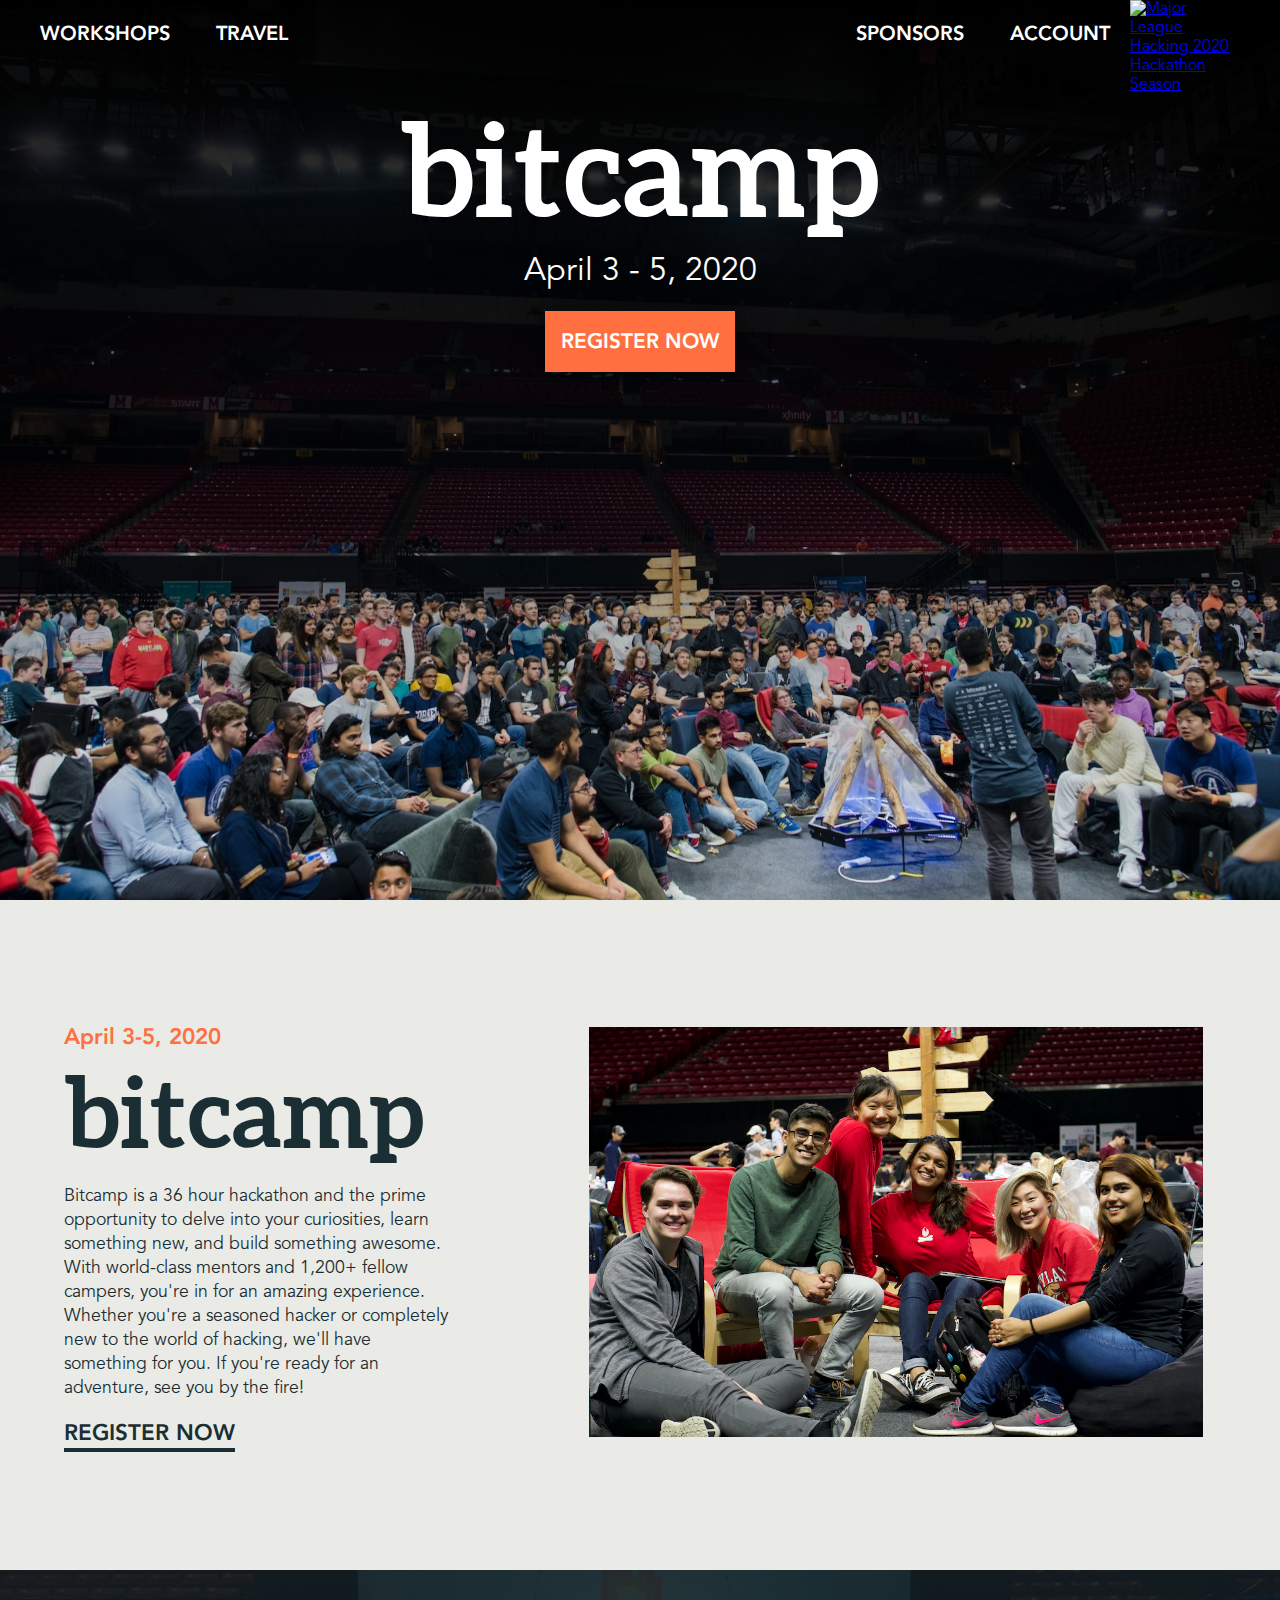
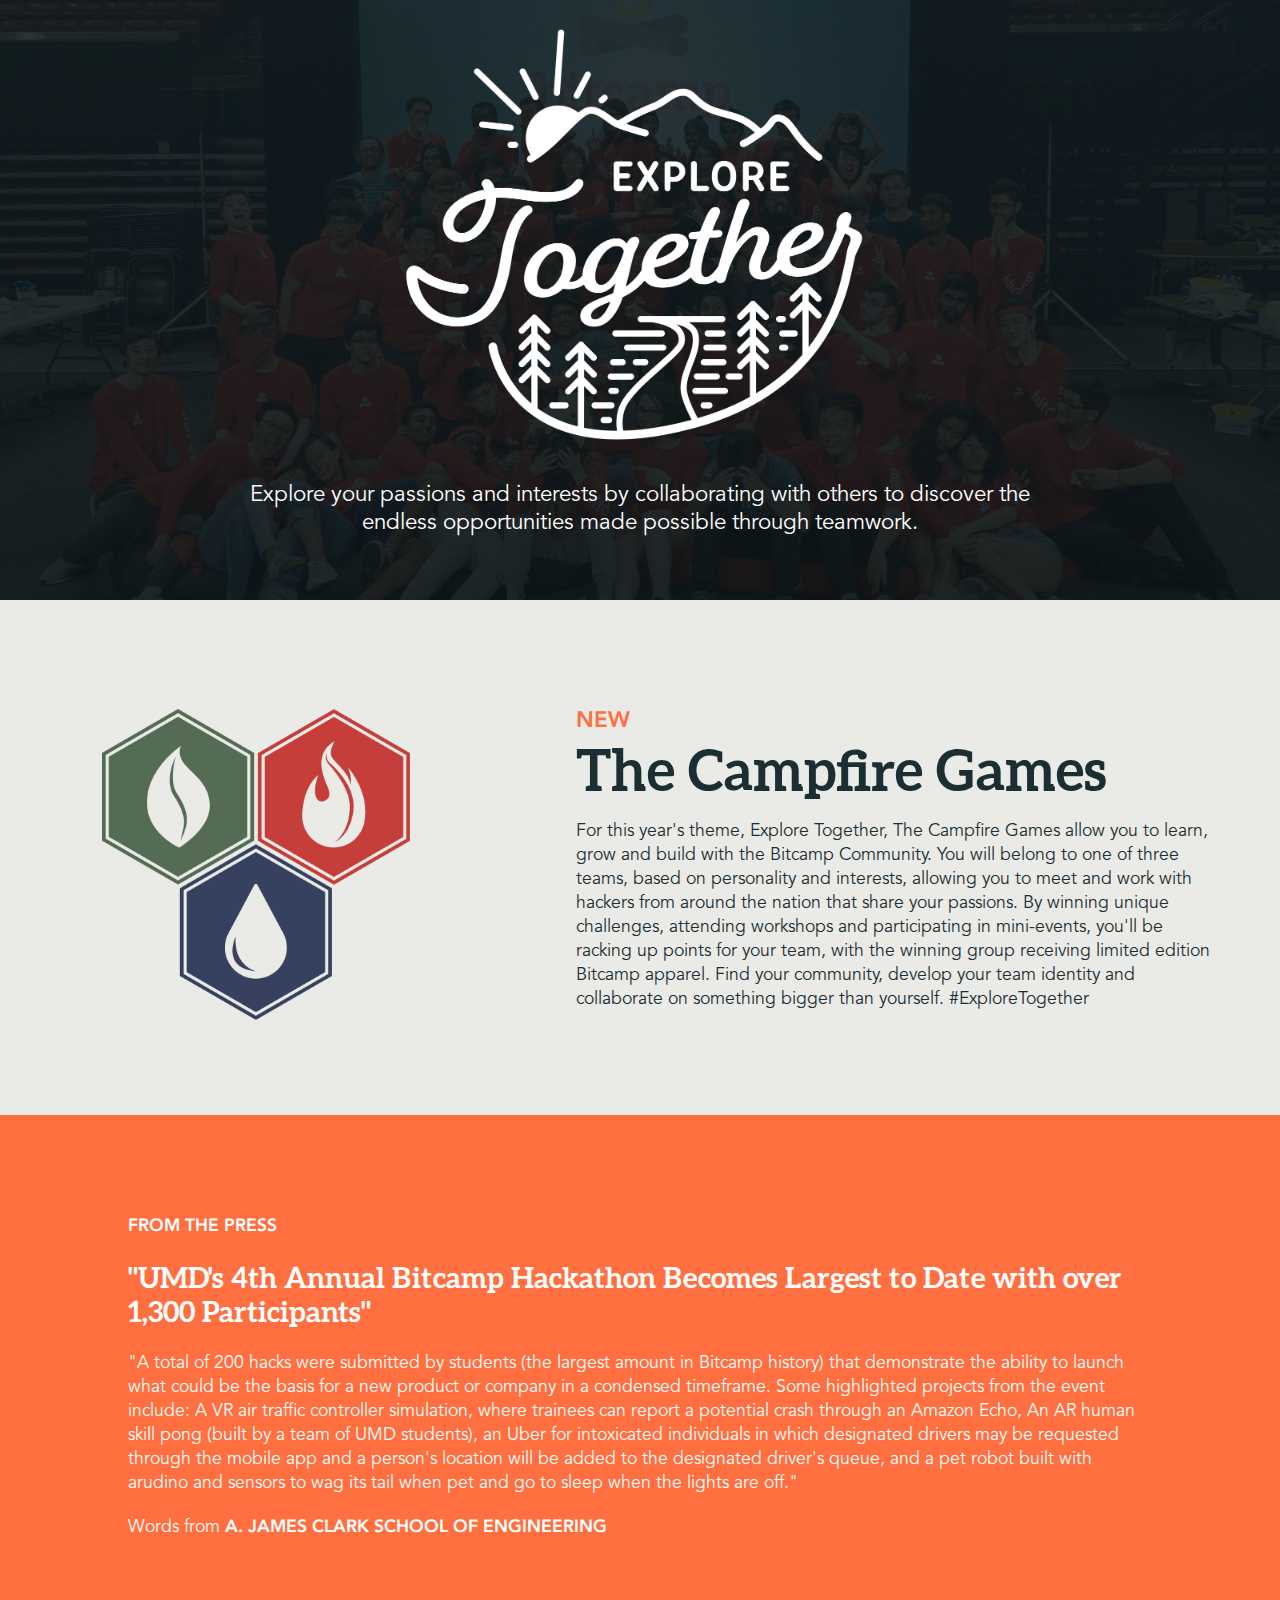
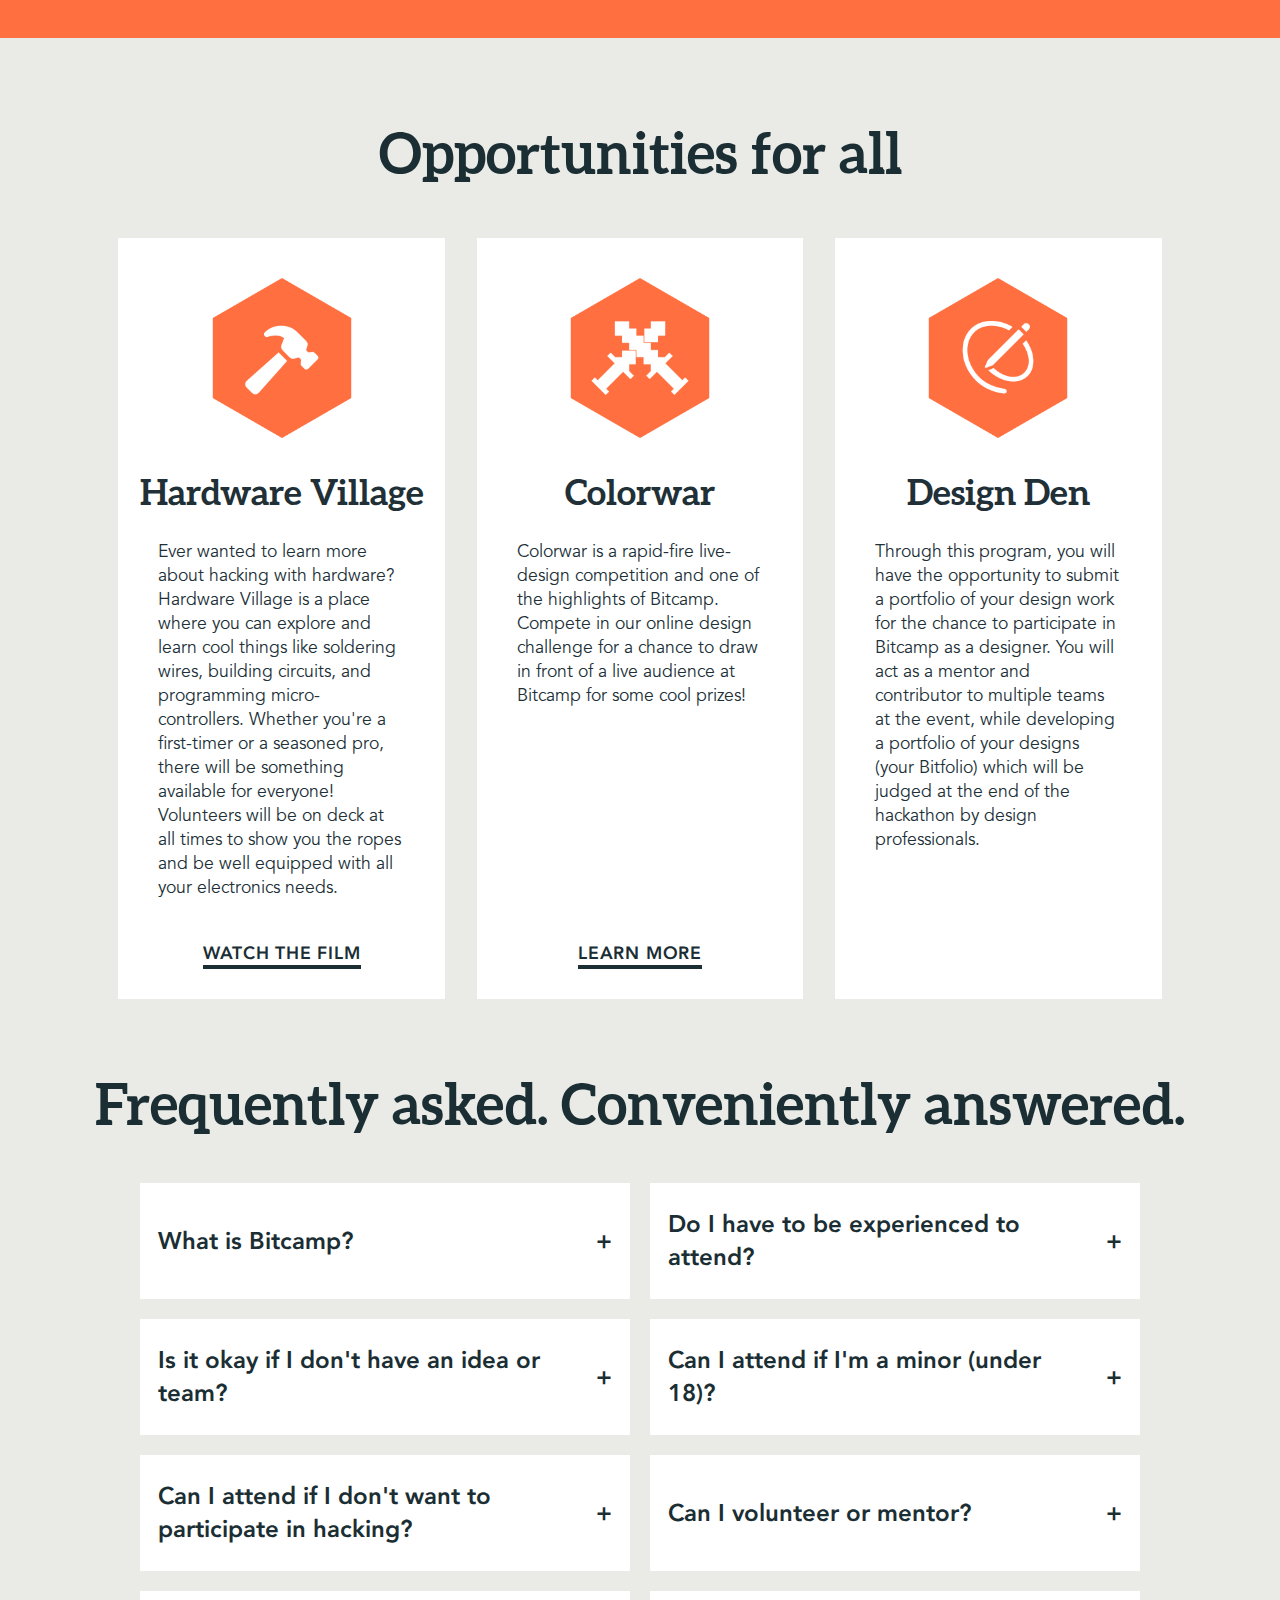
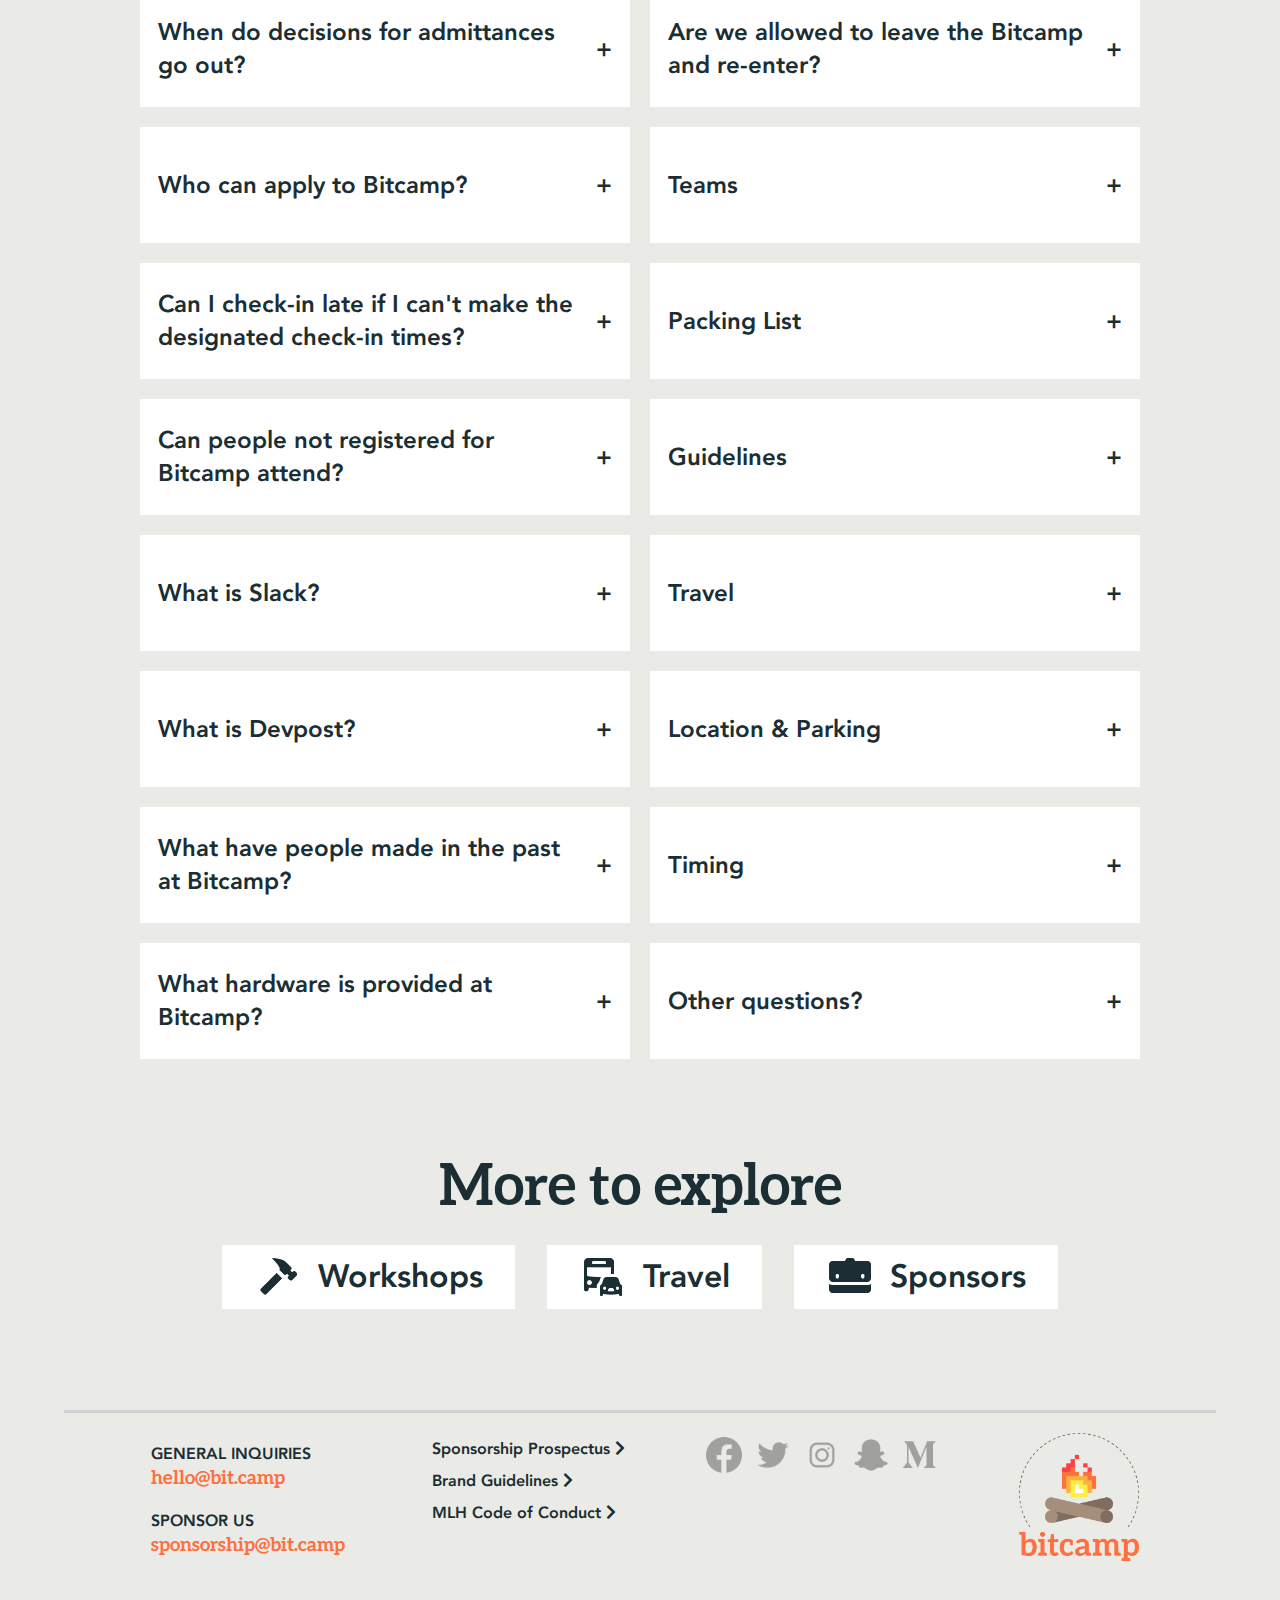
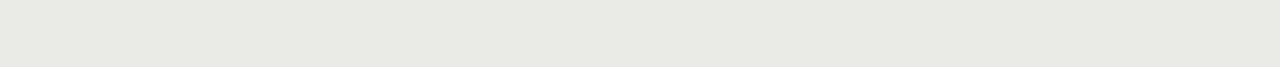
==== index.html @ a4493995 "Style updates" ====
<!DOCTYPE html>
<html lang="en">
  <head>
    <!-- Google Tag Manager -->
    <script>
      (function(w, d, s, l, i) {
        w[l] = w[l] || [];
        w[l].push({ "gtm.start": new Date().getTime(), event: "gtm.js" });
        var f = d.getElementsByTagName(s)[0],
          j = d.createElement(s),
          dl = l != "dataLayer" ? "&l=" + l : "";
        j.async = true;
        j.src = "https://www.googletagmanager.com/gtm.js?id=" + i + dl;
        f.parentNode.insertBefore(j, f);
      })(window, document, "script", "dataLayer", "GTM-MRPP8J");
    </script>
    <!-- End Google Tag Manager -->
    <!-- JSON-LD markup generated by Google Structured Data Markup Helper. -->
    <script type="application/ld+json">
      {
        "@context": "http://schema.org",
        "@type": "Event",
        "name": "Bitcamp",
        "startDate": "2020-04-03",
        "location": {
          "@type": "Place",
          "name": "Xfinity Center",
          "address": {
            "@type": "PostalAddress",
            "streetAddress": "8500 Paint Branch Dr",
            "addressLocality": "College Park",
            "addressRegion": "Maryland",
            "addressCountry": "USA",
            "postalCode": "20740"
          }
        },
        "image": "https://bit.camp/img/bitcamp.png",
        "description": "Bitcamp is the University of Maryland's premier 36-hour hackathon, bringing together over 1,400 students, making it the largest collegiate hackathon on the East Coast.",
        "url": "https://bit.camp/",
        "offers": {
          "@type": "Offer",
          "price": "Free"
        }
      }
    </script>
    <!-- End Google JSON-LD -->

    <!-- Begin Meta -->
    <meta name="viewport" content="width=device-width, initial-scale=1.0" />
    <meta charset="utf-8" />
    <title>Bitcamp</title>

    <!-- End Meta -->

    <link
      rel="stylesheet"
      type="text/css"
      href="https://cdnjs.cloudflare.com/ajax/libs/normalize/7.0.0/normalize.min.css"
    />
    <link rel="stylesheet" type="text/css" href="./style.css" />
    <link rel="stylesheet" type="text/css" href="./css/nav.css" />
    <link href="./assets/fonts/font-awesome/css/all.css" rel="stylesheet" />
    <link
      rel="shortcut icon"
      href="./assets/favicons/favicon.ico"
      type="image/x-icon"
    />

    <meta
      name="description"
      content="Bitcamp is a place for exploration. You will have 36 hours to delve into your curiosities, learn something new, and make something awesome. With world-class mentors and hundreds of fellow campers, you're in for an amazing time. If you're ready for an adventure, see you by the fire!"
    />
    <meta property="og:title" content="Bitcamp 2020" />
    <meta property="og:site_name" content="Bitcamp 2020" />
    <meta property="og:url" content="https://bit.camp/" />
    <meta property="og:image" content="https://bit.camp/img/badge.png" />
    <meta
      property="og:description"
      content="Bitcamp is a place for exploration. You will have 36 hours to delve into your curiosities, learn something new, and make something awesome. With world-class mentors and hundreds of fellow campers, you're in for an amazing time. If you're ready for an adventure, see you by the fire!"
    />
    <meta property="og:type" content="website" />
    <meta name="twitter:card" content="summary" />
    <meta name="twitter:url" content="https://bit.camp/" />
    <meta property="twitter:image" content="https://bit.camp/img/badge.png" />
    <meta name="twitter:title" content="Bitcamp 2020" />
    <meta
      name="twitter:description"
      content="Bitcamp is a place for exploration. You will have 36 hours to delve into your curiosities, learn something new, and make something awesome. With world-class mentors and hundreds of fellow campers, you're in for an amazing time. If you're ready for an adventure, see you by the fire!"
    />

    <!-- Begin Favicons/Theme -->

    <link
      rel="apple-touch-icon"
      sizes="180x180"
      href="./assets/favicons/apple-touch-icon.png"
    />
    <link
      rel="icon"
      type="image/png"
      sizes="32x32"
      href="./assets/favicons/favicon-32x32.png"
    />
    <link
      rel="icon"
      type="image/png"
      sizes="16x16"
      href="./assets/favicons/favicon-16x16.png"
    />
    <link rel="manifest" href="./assets/favicons/site.webmanifest" />
    <link
      rel="mask-icon"
      href="./assets/favicons/safari-pinned-tab.svg"
      color="#ff6f3f"
    />
    <link rel="shortcut icon" href="./assets/favicons/favicon.ico" />
    <meta name="msapplication-TileColor" content="#ff6f3f" />
    <meta
      name="msapplication-config"
      content="./assets/favicons/browserconfig.xml"
    />
    <meta name="theme-color" content="#ffffff" />

    <!-- End Favicons/Theme -->

    <!-- Facebook Pixel Code -->
    <script>
      !(function(f, b, e, v, n, t, s) {
        if (f.fbq) return;
        n = f.fbq = function() {
          n.callMethod
            ? n.callMethod.apply(n, arguments)
            : n.queue.push(arguments);
        };
        if (!f._fbq) f._fbq = n;
        n.push = n;
        n.loaded = !0;
        n.version = "2.0";
        n.queue = [];
        t = b.createElement(e);
        t.async = !0;
        t.src = v;
        s = b.getElementsByTagName(e)[0];
        s.parentNode.insertBefore(t, s);
      })(
        window,
        document,
        "script",
        "https://connect.facebook.net/en_US/fbevents.js"
      );
      fbq("init", "475265253377658");
      fbq("track", "PageView");
    </script>
    <noscript
      ><img
        height="1"
        width="1"
        style="display:none"
        src="https://www.facebook.com/tr?id=475265253377658&ev=PageView&noscript=1"
    /></noscript>
    <!-- End Facebook Pixel Code -->
  </head>
  <body id="body">
    <!-- Google Tag Manager (noscript) -->
    <noscript
      ><iframe
        src="https://www.googletagmanager.com/ns.html?id=GTM-MRPP8J"
        height="0"
        width="0"
        style="display:none;visibility:hidden"
      ></iframe
    ></noscript>
    <!-- End Google Tag Manager (noscript) -->
    <div id="modal-holder" aria-hidden="true">
      <div id="modal-bg">
        <div class="modal">
          <div class="modal-head">
            <a
              href="#"
              id="modal-close"
              aria-label="Close"
              onclick="hideModal()"
              ><i class="fas fa-times"></i
            ></a>
            <!-- TODO: Remove these and change style -->
            <div class="spacer"></div>
            <div class="spacer"></div>
          </div>
          <div class="modal-body">
            <div class="modal-col">
              <img
                src="./img/icons/hacker.png"
                class="register-icon"
                alt="Hammer Icon"
              />
              <h2>Hacker</h2>
              <p>
                Any participant 18 years or older, or UMD students 17 years or
                older.
              </p>
              <a class="button" href="https://my.bit.camp" target="_blank"
                >Apply now</a
              >
            </div>
            <div class="modal-col">
              <img
                src="./img/icons/minor.png"
                class="register-icon"
                alt="Adult with child Icon"
              />
              <h2>Minor</h2>
              <p>
                Any participant 17 years or younger, except 17 year old UMD
                students.
              </p>
              <a
                class="button"
                href="https://forms.gle/JMZqisGesCU1c7vu9"
                target="_blank"
                >Apply Now</a
              >
            </div>
            <div class="modal-col">
              <img
                src="./img/icons/mentor.png"
                class="register-icon"
                alt="Teacher Icon"
              />
              <h2>Mentor</h2>
              <p>
                Any skilled person 18 years or older looking to offer support.
              </p>
              <a
                class="button"
                href="https://docs.google.com/forms/d/e/1FAIpQLSeCXTV9h8Oh9h3qQRxN9eTCmHldC0oe0ZhHrSx-AFgqpKPFNw/viewform?vc=0&c=0&w=1&usp=mail_form_link"
                target="_blank"
                >Sign up</a
              >
            </div>
            <div class="modal-col">
              <img
                src="./img/icons/volunteer.png"
                class="register-icon"
                alt="Handshake Icon"
              />
              <h2>Volunteer</h2>
              <p>Anyone 18 years or older willing to offer a helping hand.</p>
              <a
                class="button"
                href="https://docs.google.com/forms/d/e/1FAIpQLSdcmNcWR3stCM1aKeahryc2Iywn1yeNVybTPYBa42gE4Y-mDQ/viewform?vc=0&c=0&w=1&usp=mail_form_link"
                target="_blank"
                >Sign up</a
              >
            </div>
          </div>
        </div>
      </div>
    </div>

    <!-- BEGIN NAV -->
    <nav id="nav">
      <div id="nav-left">
        <a href="./workshops.html">Workshops</a>
        <a href="./travel.html">Travel</a>
      </div>
      <a href="./index.html" id="nav-logo">
        <img src="./img/logotype.png" alt="Bitcamp Logotype" />
      </a>
      <div id="nav-right">
        <a href="./sponsors.html">Sponsors</a>
        <a href="https://my.bit.camp">Account</a>
      </div>
    </nav>
    <div id="mobile-hamburger" class="mobile-navbar mobile">
      <img
        src="./assets/mobile/menu-light.png"
        onclick="showNav()"
        alt="Hamburger Menu Icon"
      />
    </div>
    <div
      id="mobile-nav-scrolled"
      class="mobile-navbar nav-scrolled mobile hide"
    >
      <img
        src="./assets/mobile/menu-dark.png"
        onclick="showNav()"
        alt="Hamburger Menu Icon"
      />
      <img class="logo" src="./img/logotype.png" alt="Bitcamp Logotype" />
    </div>
    <a href="#" id="mobile-nav-close" onclick="hideNav()" aria-hidden="true"
      ><img src="./assets/mobile/x-mark.png"
    /></a>
    <div id="mobile-nav" class="mobile" aria-hidden="true">
      <div>
        <img
          src="./img/logotype.png"
          id="mobile-nav-logo"
          alt="Bitcamp Logotype"
        />
      </div>
      <a href="./index.html">Home</a>
      <a href="./workshops.html">Workshops</a>
      <a href="./travel.html">Travel</a>
      <a href="./sponsors.html">Sponsor</a>
      <a href="https://my.bit.camp">Account</a>
      <a href="mailto:hello@bit.camp">Contact</a>
    </div>
    <!-- END NAV -->

    <section id="hero">
      <h1>bitcamp</h1>
      <h2>April 3 - 5, 2020</h2>
      <a href="#" onclick="showModal()"
        ><span id="register-text">Register now</span></a
      >
    </section>
    <section id="info">
      <div id="info-text">
        <span class="orange-info">April 3-5, 2020</span>
        <h2>bitcamp</h2>
        <p>
          Bitcamp is a 36 hour hackathon and the prime opportunity to delve into
          your curiosities, learn something new, and build something awesome.
          With world-class mentors and 1,200+ fellow campers, you're in for an
          amazing experience. Whether you're a seasoned hacker or completely new
          to the world of hacking, we'll have something for you. If you're ready
          for an adventure, see you by the fire!
        </p>
        <a href="https://my.bit.camp">REGISTER NOW</a>
      </div>
      <div id="info-img">
        <img src="./img/2019-thumb.jpg" alt="Bitcamp 2019 image" />
      </div>
    </section>
    <section id="explore">
      <img src="./assets/logos/explore-together.png" />
      <p>
        Explore your passions and interests by collaborating with others to
        discover the endless opportunities made possible through teamwork.
      </p>
    </section>
    <section id="teams">
      <div id="teams-img">
        <img src="./assets/logos/three-teams.png" alt="Team Badges" />
      </div>
      <div id="teams-text">
        <span class="orange-info">NEW</span>
        <h2>The Campfire Games</h2>
        <p>
          For this year's theme, Explore Together, The Campfire Games allow you
          to learn, grow and build with the Bitcamp Community. You will belong
          to one of three teams, based on personality and interests, allowing
          you to meet and work with hackers from around the nation that share
          your passions. By winning unique challenges, attending workshops and
          participating in mini-events, you'll be racking up points for your
          team, with the winning group receiving limited edition Bitcamp
          apparel. Find your community, develop your team identity and
          collaborate on something bigger than yourself. #ExploreTogether
        </p>
      </div>
    </section>
    <section id="press">
      <div id="press-content">
        <h3>FROM THE PRESS</h3>
        <h2>
          "UMD's 4th Annual Bitcamp Hackathon Becomes Largest to Date with over
          1,300 Participants"
        </h2>
        <p>
          "A total of 200 hacks were submitted by students (the largest amount
          in Bitcamp history) that demonstrate the ability to launch what could
          be the basis for a new product or company in a condensed timeframe.
          Some highlighted projects from the event include: A VR air traffic
          controller simulation, where trainees can report a potential crash
          through an Amazon Echo, An AR human skill pong (built by a team of UMD
          students), an Uber for intoxicated individuals in which designated
          drivers may be requested through the mobile app and a person's
          location will be added to the designated driver's queue, and a pet
          robot built with arudino and sensors to wag its tail when pet and go
          to sleep when the lights are off."
        </p>
        <p>
          Words from
          <a
            class="bold"
            href="https://eng.umd.edu/news/story/umdrsquos-4th-annual-bitcamp-hackathon-becomes-largest-to-date-with-over-1300-participants"
            target="_blank"
            >A. JAMES CLARK SCHOOL OF ENGINEERING</a
          >
        </p>
      </div>
    </section>
    <section id="opportunities">
      <h1>Opportunities for all</h1>
      <div id="paths">
        <div class="col">
          <img
            src="img/hardware-village.png"
            alt="Hardware Logo"
            class="opp_img"
          />
          <h2 class="opp_subtitle">Hardware Village</h2>
          <p class="opp_text">
            Ever wanted to learn more about hacking with hardware? Hardware
            Village is a place where you can explore and learn cool things like
            soldering wires, building circuits, and programming
            micro-controllers. Whether you're a first-timer or a seasoned pro,
            there will be something available for everyone! Volunteers will be
            on deck at all times to show you the ropes and be well equipped with
            all your electronics needs.
          </p>
          <a
            href="https://www.youtube.com/watch?v=skWDejKU2xs"
            class="opp_filmlink"
            target="_blank"
            >Watch the film</a
          >
        </div>
        <div class="col">
          <img src="img/colorwar.png" alt="Colorwar Logo" class="opp_img" />
          <h2 class="opp_subtitle">Colorwar</h2>
          <p class="opp_text">
            Colorwar is a rapid-fire live-design competition and one of the
            highlights of Bitcamp. Compete in our online design challenge for a
            chance to draw in front of a live audience at Bitcamp for some cool
            prizes!
          </p>
          <a
            href="https://medium.com/@bitcmp/calling-all-creatives-for-colorwar-443f19759cc2"
            class="opp_filmlink"
            target="_blank"
            >Learn more</a
          >
        </div>
        <div class="col">
          <img src="img/design-den.png" alt="Design Logo" class="opp_img" />
          <h2 class="opp_subtitle">Design Den</h2>
          <p class="opp_text">
            Through this program, you will have the opportunity to submit a
            portfolio of your design work for the chance to participate in
            Bitcamp as a designer. You will act as a mentor and contributor to
            multiple teams at the event, while developing a portfolio of your
            designs (your Bitfolio) which will be judged at the end of the
            hackathon by design professionals.
          </p>
        </div>
      </div>
    </section>
    <section id="faqs">
      <h1>Frequently asked. Conveniently answered.</h1>
      <div id="faqs-body">
        <div class="faq">
          <div class="accordian">
            <h4>What is Bitcamp?</h4>
            <h4>+</h4>
          </div>
          <div class="panel">
            <p>
              Bitcamp is a hackathon that values participant experience and
              mentorship over competitiveness and points. Come to have fun with
              your friends, learn something new, eat s'mores, and have a
              generally awesome time. We have all sorts of crazy activities
              planned for you...come find out the rest!
            </p>
          </div>
        </div>
        <div class="faq">
          <div class="accordian">
            <h4>Do I have to be experienced to attend?</h4>
            <h4>+</h4>
          </div>
          <div class="panel">
            <p>
              No prior experience is required to attend Bitcamp. Exciting
              workshops and helpful mentors will give you the resources to help
              you build your dream project. Just come with your head and a
              willingness to learn!
            </p>
          </div>
        </div>
        <div class="faq">
          <div class="accordian">
            <h4>Is it okay if I don't have an idea or team?</h4>
            <h4>+</h4>
          </div>
          <div class="panel">
            <p>
              No idea? No team? No problem! There will be dedicated events
              during Bitcamp for idea creation and team formations.
            </p>
          </div>
        </div>
        <div class="faq">
          <div class="accordian">
            <h4>Can I attend if I'm a minor (under 18)?</h4>
            <h4>+</h4>
          </div>
          <div class="panel">
            <p>
              If you are currently attending high school and are above 14 years
              of age, you are more than welcome to attend Bitcamp with a legal
              chaperone! Fill out
              <a href="https://forms.gle/JMZqisGesCU1c7vu9" target="_blank"
                >this form</a
              >
              if you are interested in attending. For any additional questions,
              reach out to us at
              <a href="mailto:minors@bit.camp">minors@bit.camp</a>.
            </p>
          </div>
        </div>
        <div class="faq">
          <div class="accordian">
            <h4>Can I attend if I don't want to participate in hacking?</h4>
            <h4>+</h4>
          </div>
          <div class="panel">
            <p>
              Although Bitcamp is a hackathon, there is no requirement to hack
              if you don't want to. If hacking isn't your thing, you can still
              participate in our exciting workshops and fun mini-events.
            </p>
          </div>
        </div>
        <div class="faq">
          <div class="accordian">
            <h4>Can I volunteer or mentor?</h4>
            <h4>+</h4>
          </div>
          <div class="panel">
            <p>
              We'd love to get you on our volunteering or mentoring teams! If
              you'd like to help, please fill out our
              <a
                href="https://docs.google.com/forms/d/e/1FAIpQLSeCXTV9h8Oh9h3qQRxN9eTCmHldC0oe0ZhHrSx-AFgqpKPFNw/viewform?vc=0&c=0&w=1&usp=mail_form_link"
                target="_blank"
                >mentor form</a
              >
              or our
              <a
                href="https://docs.google.com/forms/d/e/1FAIpQLSdcmNcWR3stCM1aKeahryc2Iywn1yeNVybTPYBa42gE4Y-mDQ/viewform?vc=0&c=0&w=1&usp=mail_form_link"
                target="_blank"
                >volunteer form</a
              >. Also, be sure to follow us on
              <a href="https://www.facebook.com/bitcmp" target="_blank"
                >Facebook</a
              >
              and
              <a href="https://twitter.com/bitcmp" target="_blank">Twitter</a>
              for updates!
            </p>
          </div>
        </div>

        <div class="faq">
          <div class="accordian">
            <h4>When do decisions for admittances go out?</h4>
            <h4>+</h4>
          </div>
          <div class="panel">
            <p>
              Admittance into Bitcamp will be going out on a rolling basis.
            </p>
          </div>
        </div>
        <div class="faq">
          <div class="accordian">
            <h4>Are we allowed to leave the Bitcamp and re-enter?</h4>
            <h4>+</h4>
          </div>
          <div class="panel">
            <p>
              Unless you're a minor, you're free to leave Bitcamp at any time
              and come back when you want to. Just make sure to keep the
              wristband you received upon entry to Bitcamp on your person!
            </p>
          </div>
        </div>
        <div class="faq">
          <div class="accordian">
            <h4>Who can apply to Bitcamp?</h4>
            <h4>+</h4>
          </div>
          <div class="panel">
            <p>
              Any college student, recent college graduate (within the last
              year), or high school student (with a legal chaperone) is more
              than welcome to apply to Bitcamp.
            </p>
          </div>
        </div>
        <div class="faq">
          <div class="accordian">
            <h4>Teams</h4>
            <h4>+</h4>
          </div>
          <div class="panel">
            <p>
              Projects are submitted by teams to DevPost. You don't need to
              finalize your team until project submissions are due during the
              event. You may work individually or in a team of up to four
              campers. Don't have a team in mind? No problem! Bitcamp will kick
              off with an optional team formation event.
            </p>
          </div>
        </div>
        <div class="faq">
          <div class="accordian">
            <h4>
              Can I check-in late if I can't make the designated check-in times?
            </h4>
            <h4>+</h4>
          </div>
          <div class="panel">
            <p>
              If you miss the initial check-in time, that's okay! Just make sure
              to check-in at the entrance of the Xfinity Center when you're
              ready to enter Bitcamp.
            </p>
          </div>
        </div>
        <div class="faq">
          <div class="accordian">
            <h4>Packing List</h4>
            <h4>+</h4>
          </div>
          <div class="panel">
            <p>
              Bring yourself, a photo ID, your signed waiver (if applicable), a
              change of clothes, toiletries, a sleeping bag/blanket, your hacker
              setup (laptop, charger, headphones, tablet for designers), and
              maybe an idea or two!
            </p>
          </div>
        </div>
        <div class="faq">
          <div class="accordian">
            <h4>Can people not registered for Bitcamp attend?</h4>
            <h4>+</h4>
          </div>
          <div class="panel">
            <p>
              People not registered for Bitcamp will not be allowed entrance to
              the hackathon.
            </p>
          </div>
        </div>
        <div class="faq">
          <div class="accordian">
            <h4>Guidelines</h4>
            <h4>+</h4>
          </div>
          <div class="panel">
            <p>
              Don't bring any firearms, knives, weapons, drugs, or alcohol.
              Don't use an old project. Start a new trail instead! Also, please
              read the Major League Hacking Code of Conduct and the Bitcamp
              Terms, Code of Conduct, and Release Waiver. Organizers will
              enforce this code throughout the event. We are expecting
              cooperation from all participants to help ensure a safe
              environment for everybody (TL;DR be a good person).
            </p>
          </div>
        </div>
        <div class="faq">
          <div class="accordian">
            <h4>What is Slack?</h4>
            <h4>+</h4>
          </div>
          <div class="panel">
            <p>
              Throughout the event, we will be using Slack as the main form of
              communication. Never used Slack before?
              <a
                href="https://slack.com/help/articles/115004071768-What-is-Slack-"
                target="_blank"
                >Here's</a
              >
              a quick introduction!
            </p>
          </div>
        </div>
        <div class="faq">
          <div class="accordian">
            <h4>Travel</h4>
            <h4>+</h4>
          </div>
          <div class="panel">
            <p>
              We'll have buses covering the hike from many colleges. If there
              are many registered campers from one specific college, we will try
              to have a bus for it. We will not be able to reimburse individual
              travel expenses this year. Please contact
              <a href="mailto:travel@bit.camp" class="email">travel@bit.camp</a>
              for more information.
            </p>
          </div>
        </div>
        <div class="faq">
          <div class="accordian">
            <h4>What is Devpost?</h4>
            <h4>+</h4>
          </div>
          <div class="panel">
            <p>
              After the 36 hours, you'll be submitting your project to DevPost
              for judging! New to Devpost?
              <a href="https://devpost.com/" target="_blank">Here's</a> a quick
              introduction!
            </p>
          </div>
        </div>
        <div class="faq">
          <div class="accordian">
            <h4>Location & Parking</h4>
            <h4>+</h4>
          </div>
          <div class="panel">
            <p>
              We are proud to host Bitcamp at the Xfinity Center on the
              University of Maryland campus! This expansive sports arena is a
              unique spot for any event, and we're excited to be back again! You
              can park in the parking lots in front of the Xfinity Center during
              the hackathon.
            </p>
          </div>
        </div>
        <div class="faq">
          <div class="accordian">
            <h4>What have people made in the past at Bitcamp?</h4>
            <h4>+</h4>
          </div>
          <div class="panel">
            <p>
              From Augmented Reality Human-Scale Pong to a research paper
              detailing vulnerabilities in Google's reCaptcha system, the
              projects at Bitcamp span across all categories and interests. You
              can check out all of the amazing submissions at the
              <a href="https://bitcamp2019.devpost.com/" target="_blank"
                >Bitcamp 2019 Devpost</a
              >!
            </p>
          </div>
        </div>
        <div class="faq">
          <div class="accordian">
            <h4>Timing</h4>
            <h4>+</h4>
          </div>
          <div class="panel">
            <p>
              Participants will arrive between 6PM and 8PM on Friday, April 3rd,
              2020. Our Sponsor Fair will also be at 7PM, where you can spend
              time going around and check out our different sponsor booths.
              Hacking starts Friday evening after opening ceremony. Closing
              ceremony will begin at 3PM on Sunday, April 5th, 2020. For a
              better idea of the flow of the event, check out our schedule from
              Bitcamp 2019!
            </p>
          </div>
        </div>
        <div class="faq">
          <div class="accordian">
            <h4>What hardware is provided at Bitcamp?</h4>
            <h4>+</h4>
          </div>
          <div class="panel">
            <p>
              Arduinos, sensors (ultrasonic, photoresistors, thermisters),
              inputs (buttons, switches), outputs (LEDs, piezo speakers,
              7-segment displays, micro servo motors), passive components
              (resistors, capacitors, diodes), and wiring.
            </p>
          </div>
        </div>
        <div class="faq">
          <div class="accordian">
            <h4>Other questions?</h4>
            <h4>+</h4>
          </div>
          <div class="panel">
            <p>
              Just email us at
              <a href="mailto:hello@bit.camp" class="email">hello@bit.camp</a>
            </p>
          </div>
        </div>
      </div>
    </section>
    <section id="explore-more">
      <h1>More to explore</h1>
      <div id="other-pages">
        <a href="./workshops.html" class="more_link"
          ><img
            src="img/icons/workshops-icon.png"
            alt="Workshops"
            class="more_icon"
          />Workshops</a
        >
        <a href="./travel.html" class="more_link"
          ><img
            src="img/icons/travel.png"
            alt="Travel"
            class="more_icon"
          />Travel</a
        >
        <a href="./sponsor.html" class="more_link"
          ><img
            src="img/icons/sponsor-icon.png"
            alt="Sponsors"
            class="more_icon"
          />Sponsors</a
        >
      </div>
    </section>
    <!-- Begin Footer -->
    <footer id="footer">
      <div class="expand" id="footer-expand-down" onclick="hideFooter()">
        <i class="fas fa-chevron-down"></i>
      </div>
      <div id="footer-emails">
        <div class="email-pair">
          <span class="email-name">General Inquiries</span>
          <a href="mailto:hello@bit.camp" class="email">hello@bit.camp</a>
        </div>
        <div class="email-pair">
          <span class="email-name">Sponsor us</span>
          <a href="mailto:sponsorship@bit.camp" class="email"
            >sponsorship@bit.camp</a
          >
        </div>
      </div>
      <div id="footer-links">
        <a href="./sponsorship.pdf" target="_blank"
          >Sponsorship Prospectus <i class="fas fa-chevron-right"></i
        ></a>
        <a href="./brand.pdf" target="_blank"
          >Brand Guidelines <i class="fas fa-chevron-right"></i
        ></a>
        <a
          href="https://static.mlh.io/docs/mlh-code-of-conduct.pdf"
          target="_blank"
          >MLH Code of Conduct <i class="fas fa-chevron-right"></i
        ></a>
      </div>
      <div id="social">
        <a href="https://www.facebook.com/bitcmp" target="_blank">
          <img
            src="./assets/social-icons/fb.png"
            class="social-icon"
            alt="Facebook Icon"
          />
        </a>
        <a href="https://twitter.com/bitcmp" target="_blank">
          <img
            src="./assets/social-icons/twitter.png"
            class="social-icon"
            alt="Twitter Icon"
          />
        </a>
        <a href="https://www.instagram.com/bitcamp" target="_blank">
          <img
            src="./assets/social-icons/ig.png"
            class="social-icon"
            alt="Instagram Icon"
          />
        </a>
        <a href="https://www.snapchat.com/add/bitcamp" target="_blank">
          <img
            src="./assets/social-icons/snap.png"
            class="social-icon"
            alt="Snapchat Icon"
          />
        </a>
        <a href="https://medium.com/@bitcmp" target="_blank">
          <img
            src="./assets/social-icons/medium.png"
            class="social-icon"
            alt="Medium Icon"
          />
        </a>
      </div>
      <div id="footer-logo">
        <img src="./img/badge.png" alt="Bitcamp Fire" />
      </div>
      <div class="expand" id="footer-expand-up" onclick="showFooter()">
        <i class="fas fa-chevron-up"></i>
      </div>
      <div id="mobile-footer-contact-us">Contact us!</div>
      <div id="footer-logo-mobile">
        <img src="./img/logotype.png" alt="Bitcamp Workmark" />
      </div>
    </footer>
    <!-- End Footer -->
    <a
      id="mlh-trust-badge"
      href="https://mlh.io/seasons/na-2020/events?utm_source=na-hackathon&utm_medium=TrustBadge&utm_campaign=2020-season&utm_content=red"
      target="_blank"
    >
      <img
        src="https://s3.amazonaws.com/logged-assets/trust-badge/2020/mlh-trust-badge-2020-red.svg"
        alt="Major League Hacking 2020 Hackathon Season"
        style="width:100%"
      />
    </a>
    <script src="./jquery-3.4.1.min.js"></script>
    <script src="./script.js"></script>
  </body>
</html>
---- style.css ----
/* Begin Fonts */
@font-face {
  font-family: "Avenir";
  src: url("./assets/fonts/Avenir/AvenirLTStd-Book.otf") format("opentype");

  font-weight: 400;
  font-style: normal;
}

@font-face {
  font-family: "Avenir";
  src: url("./assets/fonts/AvenirHeavy/Avenir-Heavy.otf") format("opentype");

  font-weight: 900;
  font-style: normal;
}

@font-face {
  font-family: "Aleo";
  src: url("./assets/fonts/Aleo/Aleo-Regular.otf") format("opentype");

  font-weight: 400;
  font-style: normal;
}

@font-face {
  font-family: "Aleo";
  src: url("./assets/fonts/Aleo/Aleo-Bold.otf") format("opentype");

  font-weight: 700;
  font-style: normal;
}

/* End Fonts */

/* Begin Global Styles */

.mobile {
  display: none;
}

html,
body {
  width: 100%;
  margin: 0px;
  padding: 0px;

  color: #1a2e33;
  background: #eaebe6;

  font-family: "Avenir";
  -webkit-font-smoothing: subpixel-antialiased !important;
}

.overflow-none {
  overflow: hidden;
}

.hide {
  display: none !important;
}

.orange-info {
  color: #ff6f3f;
  font-weight: 800;
  font-size: 1.4rem;
}

.bold {
  font-weight: 800;
  color: white;
  text-decoration: none;
}

.current-page {
  border-bottom: 4px solid #1a2e33;
}

/* End Global Styles */

/* Begin Modal */
#modal-holder {
  display: none;
}

#modal-bg {
  position: fixed;
  display: flex;
  width: 100vw;
  height: 100vh;

  align-items: center;
  justify-content: center;
  z-index: 1000;
  background: rgba(0, 0, 0, 0.5);
}

.modal {
  background: #eaebe6;
  width: 1100px;
  height: 500px;

  color: #1a2e33;
}

.modal-head {
  margin: 20px;
  margin-bottom: 10px;
  display: flex;
  width: 100%;
  flex-direction: row;
  justify-content: space-between;
}

.modal-head h1 {
  display: inline-block;
  margin: 0px;
}

.modal-body {
  width: 100%;
  display: flex;
  flex-direction: row;
  justify-content: center;
  text-align: center;
  padding: 10px;
}

.modal-col {
  background: white;
  min-height: 100%;
  height: 20rem;
  width: 20%;
  display: flex;
  align-items: center;
  flex-direction: column;
  margin: 1%;
  padding: 8px;

  position: relative;
}

.modal-body h2 {
  font-family: "Aleo";
  font-weight: 700;
  font-size: 2.2rem;
  margin-bottom: 0.5rem;
  margin-top: 0px;
}

.modal-body p {
  font-weight: 500;
}

.register-icon {
  width: 82px;
  height: 82px;
  margin: 12px;
}

.modal .button {
  background: #ff6f3f;
  color: white;

  text-decoration: none;
  margin-bottom: 10px;
  width: 80%;

  font-size: 1.3rem;
  font-weight: 600;
  display: block;
  padding: 1rem 0.5rem;
  line-height: 1.3rem;

  text-transform: uppercase;

  position: absolute;
  bottom: 0;
}

#modal-close {
  font-size: 2rem;
  color: #1a2e33;
}
/* End Modal */

/* Begin */
/* End */

/* Begin */
/* End */

/* Begin */
/* End */

/* Begin */
/* End */

/* Begin WIP pages */
.home-link {
  text-transform: uppercase;
}

#wip-body {
  display: flex;
  width: 100%;
  height: 100vh;

  justify-content: center;
  align-items: center;
  background: #eaebe6;
  font-family: "Avenir";
}

#wip-body h1 {
  font-family: "Aleo";
}

#wip-body > div {
  background: white;
  display: flex;
  flex-direction: column;
  align-items: center;

  padding: 2rem;
  margin: 2rem;
}

#wip-body img {
  width: 128px;
  height: 128px;
}

#wip-body p {
  max-width: 70%;
  text-align: center;
}

#wip-body a,
#wip-body a:link,
#wip-body a:visited {
  margin-top: 3rem;
  text-decoration: none;
  border-bottom: 4px solid #1a2e33;

  color: #1a2e33;
  font-size: 1.4rem;
  font-weight: 700;
}

#workshop-form a,
#workshop-form a:link,
#workshop-form a:visited {
  font-size: 1rem !important;
}
/* End */

/* Begin */
/* End */

/* Mobile */
@media only screen and (max-width: 768px) {
  /* For mobile phones: */
  html {
    font-size: 12px;
  }

  #hero {
    padding-top: 10vh;
  }

  #hero h1 {
    font-size: 6.7rem;
  }

  #teams,
  #paths,
  #other-pages,
  #footer {
    flex-direction: column !important;
  }

  #info {
    flex-direction: column-reverse !important;
  }

  #hero {
    background-position: right -265px bottom !important;
  }

  #teams-text {
    display: flex;
    flex-direction: column;
    align-items: center;
  }

  #info-text,
  #teams-text,
  .col {
    max-width: 90% !important;
    width: 90% !important;
  }

  #info-img {
    margin-top: 10px;
  }

  #info-text {
    margin: 30px 0px !important;
  }

  .mobile {
    display: inline;
  }

  .modal {
    width: 90vw;
    height: 90vh;
    overflow: scroll;
  }

  .modal-head {
    width: auto;
  }

  .modal-body {
    flex-direction: column;
    width: auto;
  }

  .modal-col {
    width: 80vw;
  }

  #footer-logo {
    display: none !important;
  }

  /* MOBILE STYLING FIXES */
  .col {
    margin: auto !important;
    margin-top: 1rem !important;
  }

  .faq {
    width: 100% !important;
  }

  #faqs-body {
    width: 95vw !important;
  }

  #faqs h1 {
    text-align: center !important;
  }

  #teams h2 {
    text-align: center !important;
  }

  #opp_section_title {
    text-align: center !important;
  }

  /* END OF MOBILE STYLING FIXES */

  .email-pair {
    margin: 5px 0px;
  }

  #footer-logo-mobile {
    display: flex !important;
    align-items: center;
    justify-content: center;
    width: 70vw;
    margin: 20px auto 10px auto;
  }

  .expand {
    display: flex;
    align-items: center;
    text-align: center;
  }
  .expand::before,
  .expand::after {
    content: "";
    flex: 1;
    border-bottom: 2px solid #d1d1d6;
  }
  .expand::before {
    margin-right: 0.25em;
  }
  .expand::after {
    margin-left: 0.25em;
  }

  footer #footer-expand-up {
    display: flex;
    font-size: 1.5rem;
  }

  #footer {
    border: none;
    margin: auto;
    padding-bottom: 40px !important;
  }

  footer #footer-emails,
  footer #footer-links {
    display: none;
  }

  #social {
    display: none;
    margin: 0px auto;
  }

  #explore p {
    margin: 0px 14px !important;
  }

  #explore img {
    width: 325px !important;
    margin-bottom: 20px;
  }
}

/* HERO */
#hero {
  display: flex;

  flex-direction: column;
  justify-content: flex-start;
  align-items: center;

  width: 100%;
  min-height: 100vh;
  height: 100%;

  color: white;
  font-size: 4rem;

  background: url("./assets/bgs/bitcamp-2018.jpg");
  background-size: cover;
  background-position: center bottom;
}

#hero a,
#hero a:link,
#hero a:visited {
  margin-bottom: 30px;
  padding: 1rem;
  box-shadow: 0px 0px 30px 1px rgba(0, 0, 0, 0.8);

  color: white;
  background: #ff6f3f;

  font-size: 1.3rem;
  font-weight: 800;
  text-decoration: none;
  text-transform: uppercase;
}

#hero h1 {
  margin-top: 10vh;
  margin-bottom: 10px;

  font-family: "Aleo";
  font-weight: 900;
}

#hero h2 {
  margin: 0px;

  font-weight: 500;
  margin-bottom: 20px;

  font-size: 2rem;
}

/* INFO */
#info {
  display: flex;

  justify-content: center;
  align-items: center;

  width: 100%;
  min-height: 70vh;
  height: 100%;
  margin: 20px 0px;

  background: #eaebe6;
}

#info h2 {
  font-size: 6rem;
  margin: 0;
  font-family: "Aleo";
}

#info-text {
  margin: 0 5%;
  max-width: 30%;
}

#info p {
  line-height: 1.5rem;
  font-size: 1.1rem;
  font-weight: 500;
}

#info a {
  text-decoration: none;
  border-bottom: 4px solid #1a2e33;

  color: #1a2e33;
  font-size: 1.4rem;
  font-weight: 700;
}

#info img {
  margin: 0 10%;
  width: 80%;
  height: auto;
}

/* EXPLORE */
#explore {
  width: 100%;
  min-height: 70vh;
  height: 100%;
  background: linear-gradient(rgba(0, 0, 0, 0.3), rgba(0, 0, 0, 0.5)),
    url("./assets/bgs/theme-bg.jpg");

  background-size: cover;
  background-position: center center;

  display: flex;
  justify-content: center;
  flex-direction: column;
  align-items: center;
  text-align: center;
  color: white;
}

#explore img {
  width: 600px;
  margin-bottom: 15px;
}

@media only screen and (max-width: 1200px) {
  #explore {
    min-height: 60vh !important;
  }
}

#explore p {
  font-size: 1.4rem;
  line-height: 1.7rem;
  max-width: 50rem;
  margin: 0 auto;
  margin-bottom: 1rem;
  font-weight: 400;
}

/* TEAMS */
#teams {
  width: 100%;
  min-height: 55vh;
  height: 100%;
  background: #eaebe6;

  margin-top: 20px;

  display: flex;
  justify-content: center;
  align-items: center;
}

#teams h2 {
  font-family: "Aleo";
  font-size: 3.5rem;
  margin: 0;
}

#teams-text {
  margin: 40px 5%;
  max-width: 50%;
}

#teams p {
  font-size: 1.1rem;
  line-height: 1.5rem;
}

#teams a {
  color: #1a2e33;
  font-size: 2.7rem;
}

#teams img {
  margin: 0 20%;
  width: 60%;
  height: auto;
}

/* PRESS */
#press {
  width: 100%;
  height: 100%;
  padding: 80px 0px;
  background: #ff6f3f;
  color: white;

  display: flex;
  justify-content: center;
}

#press-content {
  margin: auto 0px;
  width: 80%;
}

#press h3 {
  font-size: 1.1rem;
}

#press h2 {
  font-family: "Aleo";
  font-size: 1.8rem;
}

#press p {
  font-size: 1.1rem;
  line-height: 1.5rem;
}

/* OTHER */
#opportunities {
  width: 100%;
  min-height: 100vh;
  height: 100%;
  background: #eaebe6;
  display: flex;
  flex-direction: column;
  align-items: center;
  margin-bottom: 1rem;
}

#paths {
  display: flex;
  justify-content: center;
  flex-wrap: nowrap;
  width: 85vw;
}

.col {
  border: none;
  width: 30%;
  margin: 1rem;
  height: auto;
  background-color: white;
  display: flex;
  flex-direction: column;
}

.opp_img {
  margin: 0 auto;
  max-width: 10rem;
  margin-top: 2.5rem;
}

.opp_subtitle {
  font-family: "Aleo";
  font-weight: 900;
  margin: auto;
  font-size: 2.2rem;
  color: #213037;
  margin-top: 2rem;
  margin-bottom: 0.8rem;
  text-align: center;
}

.opp_text {
  font-family: "Avenir";
  font-weight: 200;
  line-height: 1.5rem;
  margin: 2.5rem;
  font-size: 1.1rem;
  color: #213037;
  margin-top: inherit;
}

.opp_filmlink {
  font-family: "Avenir";
  font-weight: 900;
  text-transform: uppercase;

  text-decoration: none;
  border-bottom: 4px solid #1a2e33;

  color: #1a2e33;
  margin: auto;
  margin-bottom: 1.9rem;
  font-weight: bolder;
  letter-spacing: 0.05rem;
  font-size: 1.1rem;
}

#opportunities h1 {
  font-family: "Aleo";
  font-weight: 900;
  font-size: 3.5rem;
  margin-top: 5rem;
  color: #1a2e33;
  text-align: center;
}

#explore-more h1 {
  font-family: Aleo;
  font-weight: 900;
  font-size: 3.5rem;
  color: #1a2e33;
  margin: auto;
  margin-top: 5rem;
  margin-bottom: 1.5rem;
}

.more_link {
  text-decoration: none;
  font-size: 2rem;
  color: #1a2e33;
  font-family: "Avenir";
  font-weight: 900;
}

.more_icon {
  max-width: 3rem;
  display: inline;
  margin-right: 1rem;
}

#explore-more {
  width: 100%;
  height: 100%;
  background: #eaebe6;
  display: flex;
  flex-direction: column;
  align-items: center;
  margin-bottom: 6rem;
}

#other-pages {
  display: flex;
  flex-direction: row;
}

#other-pages a {
  display: flex;
  align-items: center;
  margin: 5px 1rem;
  background: white;
  padding: 0.5rem 2rem;
}

/* FOOTER */

footer {
  display: flex;
  border-top: 3px solid #d1d1d6;
  padding-top: 20px;
  background: #eaebe6;
  justify-content: space-evenly;
  margin-left: auto;
  margin-right: auto;
  font-weight: 700;

  padding-bottom: 100px;

  color: #1a2e33;

  max-width: 90vw;
}

#footer-emails {
  display: inline-flex;
  flex-direction: column;
}

#footer-links {
  display: inline-flex;
  flex-direction: column;
}

footer .email-pair {
  flex-basis: calc(50% - 20px);
  margin: 10px;
}

footer .email-name {
  display: block;
  text-transform: uppercase;
}

footer .spacer {
  flex-grow: 1;
}

footer a,
footer a:link,
footer a:visited {
  color: #1a2e33;
  text-decoration: none;
  transition: opacity 0.25s;
}

#footer-emails a:hover {
  opacity: 0.5;
  transition: opacity 0.25s;
}

#footer-links a:hover {
  opacity: 0.5;
  transition: opacity 0.25s;
}

.opp_filmlink {
  transition: opacity 0.25s;
}

.opp_filmlink:hover {
  opacity: 0.5;
  transition: opacity 0.25s;
}

#footer-links a {
  margin: 5px 0px;
}

footer .email {
  color: #ff6f3f !important;
  font-family: "Aleo";
  font-size: 1.2rem;
}

#social {
  height: 44px;
}

#social a {
  margin: 0px;
  width: 44px;
  height: 44px;
  display: inline-block;
}

#footer-logo img {
  height: 128px;
}

#footer-logo-mobile img {
  width: 80vw;
  margin: auto;
}

#footer-logo-mobile {
  display: none;
}

#footer-expand-down,
#footer-expand-up {
  display: none;
}

.social-icon {
  width: 36px;
  height: 36px;

  padding: 4px;

  opacity: 0.5;
  transition: opacity 0.2s, padding 0.2s, width 0.2s, height 0.2s;
}

.social-icon:hover {
  opacity: 1;
  transition: opacity 0.2s;
}

#faqs {
  display: flex;
  align-items: center;
  flex-direction: column;
}

#faqs h1 {
  font-family: "Aleo";
  font-size: 3.5rem;
  text-align: center;
}

#faqs-body {
  display: flex;
  width: 85vw;

  flex-flow: row wrap;
  justify-content: center;
}

/* Accordian */
.faq {
  width: 45%;
  margin: 10px;
  color: #1a2e33;
}

.faq a,
.faq a:link,
.faq a:visited {
  color: #ff6f3f;
}

.accordian {
  background: white;
  font-size: 1.5rem;
  display: flex;
  justify-content: space-between;
  padding: 10px;
}

.accordian h4 {
  display: inline;
  max-width: 100%;
  margin: 0px 8px;
}

.panel {
  display: none;
  background: white;
  padding: 20px;
}

.panel p {
  margin: 0px;
  font-size: 1.1rem;
  line-height: 1.5rem;
}

.accordian {
  cursor: pointer;
}

@media only screen and (max-width: 900px) {
  #other-pages {
    flex-direction: column;
  }

  footer {
    justify-content: space-between;
  }

  footer #footer-links {
    align-items: center;
  }

  footer #footer-emails {
    flex-direction: column !important;
    flex-wrap: nowrap !important;
    text-align: center;
  }

  footer .spacer {
    display: none;
  }
}

.accordian {
  height: 6rem !important;
  display: flex;
  align-items: center;
}

#mobile-footer-contact-us {
  display: none;
}

@media only screen and (max-width: 768px) {
  #mobile-footer-contact-us {
    display: block;
    margin: auto;
  }
}

#mlh-trust-badge {
  display: block;
  max-width: 100px;
  min-width: 60px;
  position: absolute;
  right: 50px;
  top: 0;
  width: 10%;
  z-index: 2;
}

#mlh-trust-badge:hover {
  filter: brightness(120%);
}

@media only screen and (max-width: 768px) {
  #mlh-trust-badge {
    position: absolute;
    min-width: 80px;
    right: 20px;
  }
}

#workshop-form a {
  text-decoration: none !important;
  border-bottom: 0px !important;
  color: #ff6f3f !important;
  font-weight: 500 !important;
}
---- css/nav.css ----
nav {
  width: 100%;
  display: flex;
  justify-content: space-between;
  align-items: center;

  position: absolute;
  font-size: 20px;
  text-transform: uppercase;

  font-weight: 700;
  background: transparent;
}

nav img {
  display: none;
  height: 100%;
  max-height: 40px;
  margin: auto 0px;
}

nav div {
  display: inline-block;
  margin: 20px;
}

nav a {
  color: white;
  border-bottom: 4px solid rgba(255, 255, 255, 0);
  text-decoration: none;
  margin: 5px 20px;
  transition: border-bottom 0.25s;
}

nav a:hover {
  border-bottom: 4px solid rgba(255, 255, 255, 0.5);
  transition: border-bottom 0.25s;
}

#nav-logo {
  border-bottom: none;
}

#nav-logo:hover {
  border-bottom: none;
}

.nav-scrolled a:hover {
  border-bottom: 4px solid rgba(0, 0, 0, 0.5);
}

.nav-scrolled img {
  transition: opacity 0.25s;
}

.nav-scrolled img:hover {
  transition: opacity 0.25s;
  opacity: 0.5;
}

.nav-scrolled {
  position: fixed;
  box-shadow: 0px 0px 20px 1px rgba(0, 0, 0, 0.3);
  background: white;
}

.nav-scrolled #nav-right {
  margin-right: 0px;
}

.nav-scrolled a {
  color: #1a2e33;
}

.nav-scrolled img {
  display: block;
}

#mobile-nav-close {
  display: none;
}

#nav-right {
  margin-right: 150px;
}

@media only screen and (max-width: 900px) {
  #nav-right {
    margin-right: 150px;
  }

  #nav-left {
    margin-left: 0px;
  }
}
#mobile-nav {
  z-index: 10;
}

#mobile-hamburger img {
  margin: 1rem 0px 0px 1rem;
}

#mobile-nav-scrolled {
  display: none;
  align-items: center;

  padding: 1rem;
}

#mobile-nav-scrolled .logo {
  height: 36px !important;
  width: auto;
  margin: 0px;
  margin-left: 5rem;
}

@media only screen and (max-width: 768px) {
  nav {
    display: none !important;
  }

  .mobile-nav-scrolled {
    display: flex !important;
  }

  #mobile-nav-close {
    display: none;
    position: fixed;
    z-index: 100;

    text-decoration: none;
    font-size: 2rem;
    color: black;
    margin: 1rem 0px 0px 1rem;
  }

  #mobile-nav-close img {
    width: 38px;
    height: 38px;
  }

  #mobile-nav {
    display: none;
    width: 100%;
    height: 110vh;
    background: #eaebe6;
    position: fixed;
    flex-direction: column;

    justify-content: flex-start;

    align-items: center;

    font-size: 2rem;
  }

  #mobile-nav a {
    color: #1a2e33;
    text-decoration: none;

    margin: 2rem 0px;
    font-weight: 900;
  }

  #mobile-nav-logo {
    margin-top: 7rem;
    margin-bottom: 2rem;
    width: 80vw;
  }

  #mobile-hamburger {
    position: absolute;
  }

  .mobile-navbar {
    width: 100%;
    display: block;
  }

  .mobile-navbar img {
    width: 38px;
    height: 38px;
  }
}
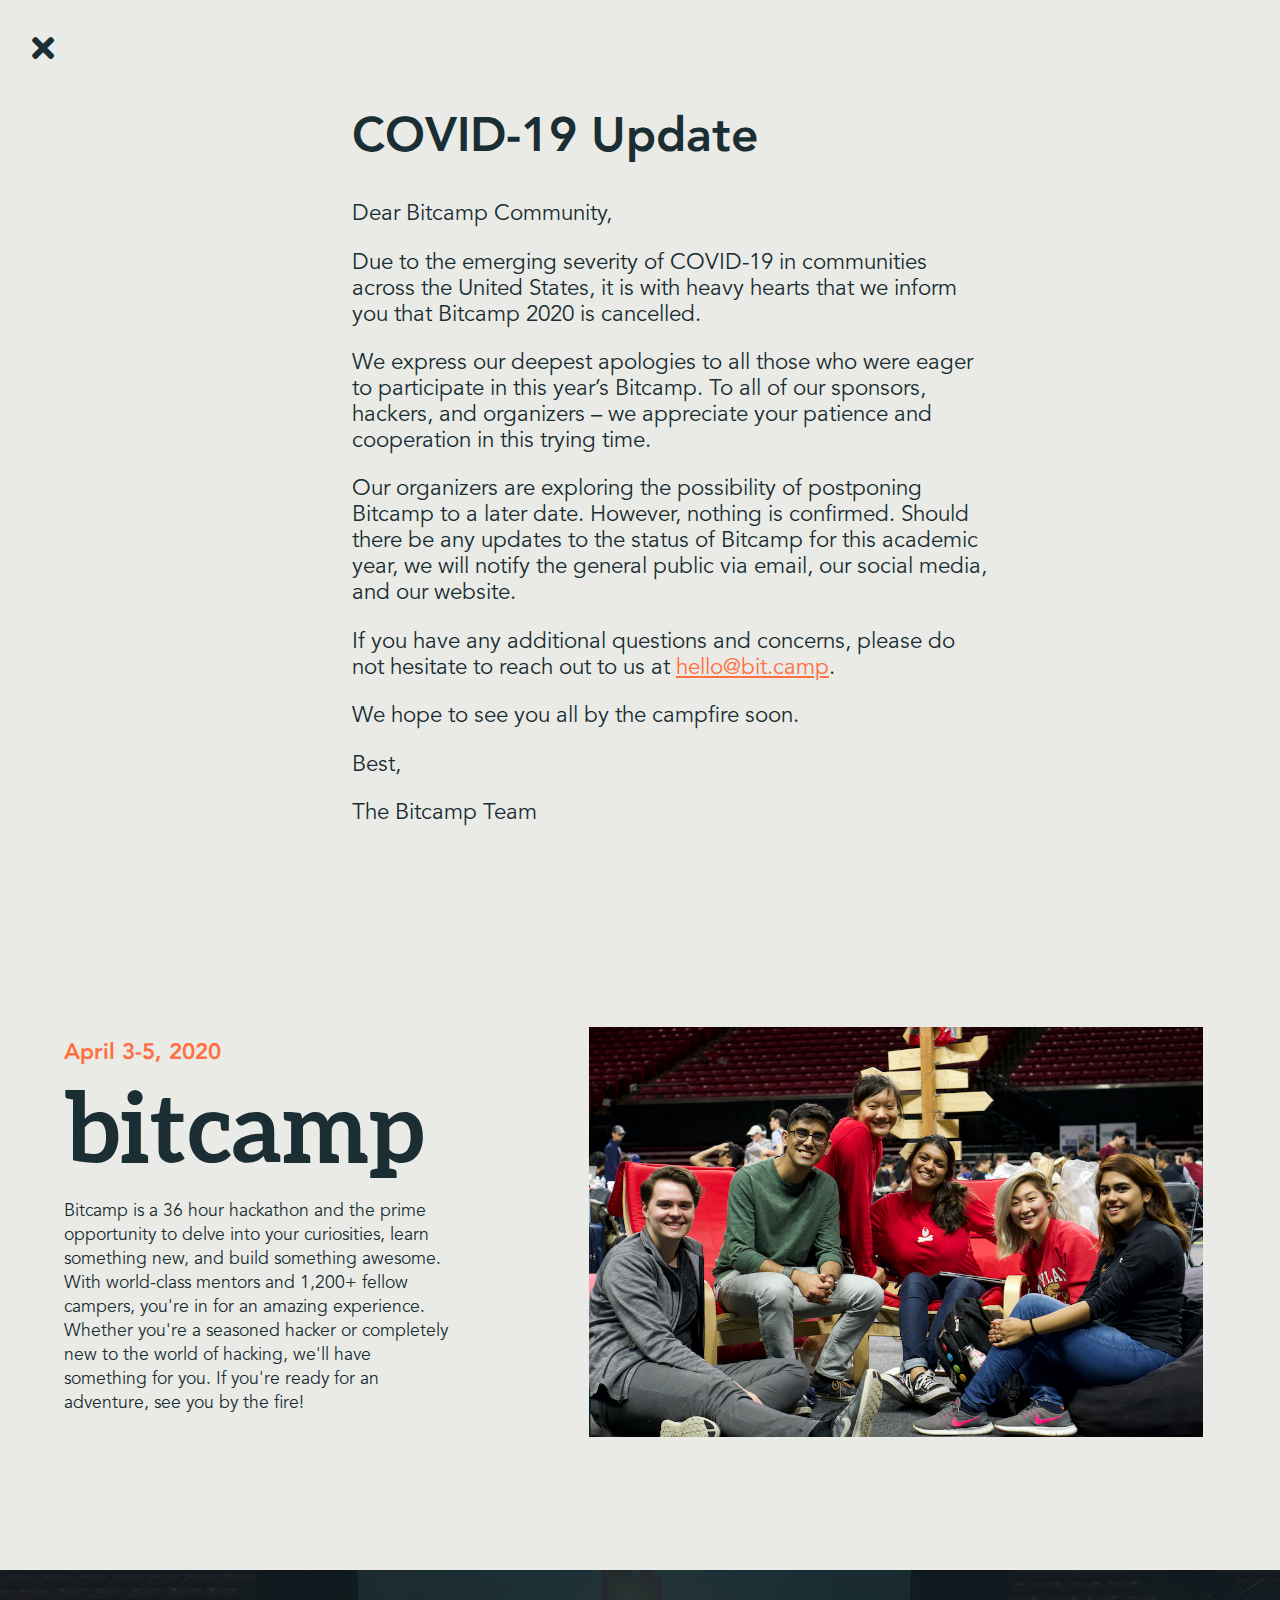
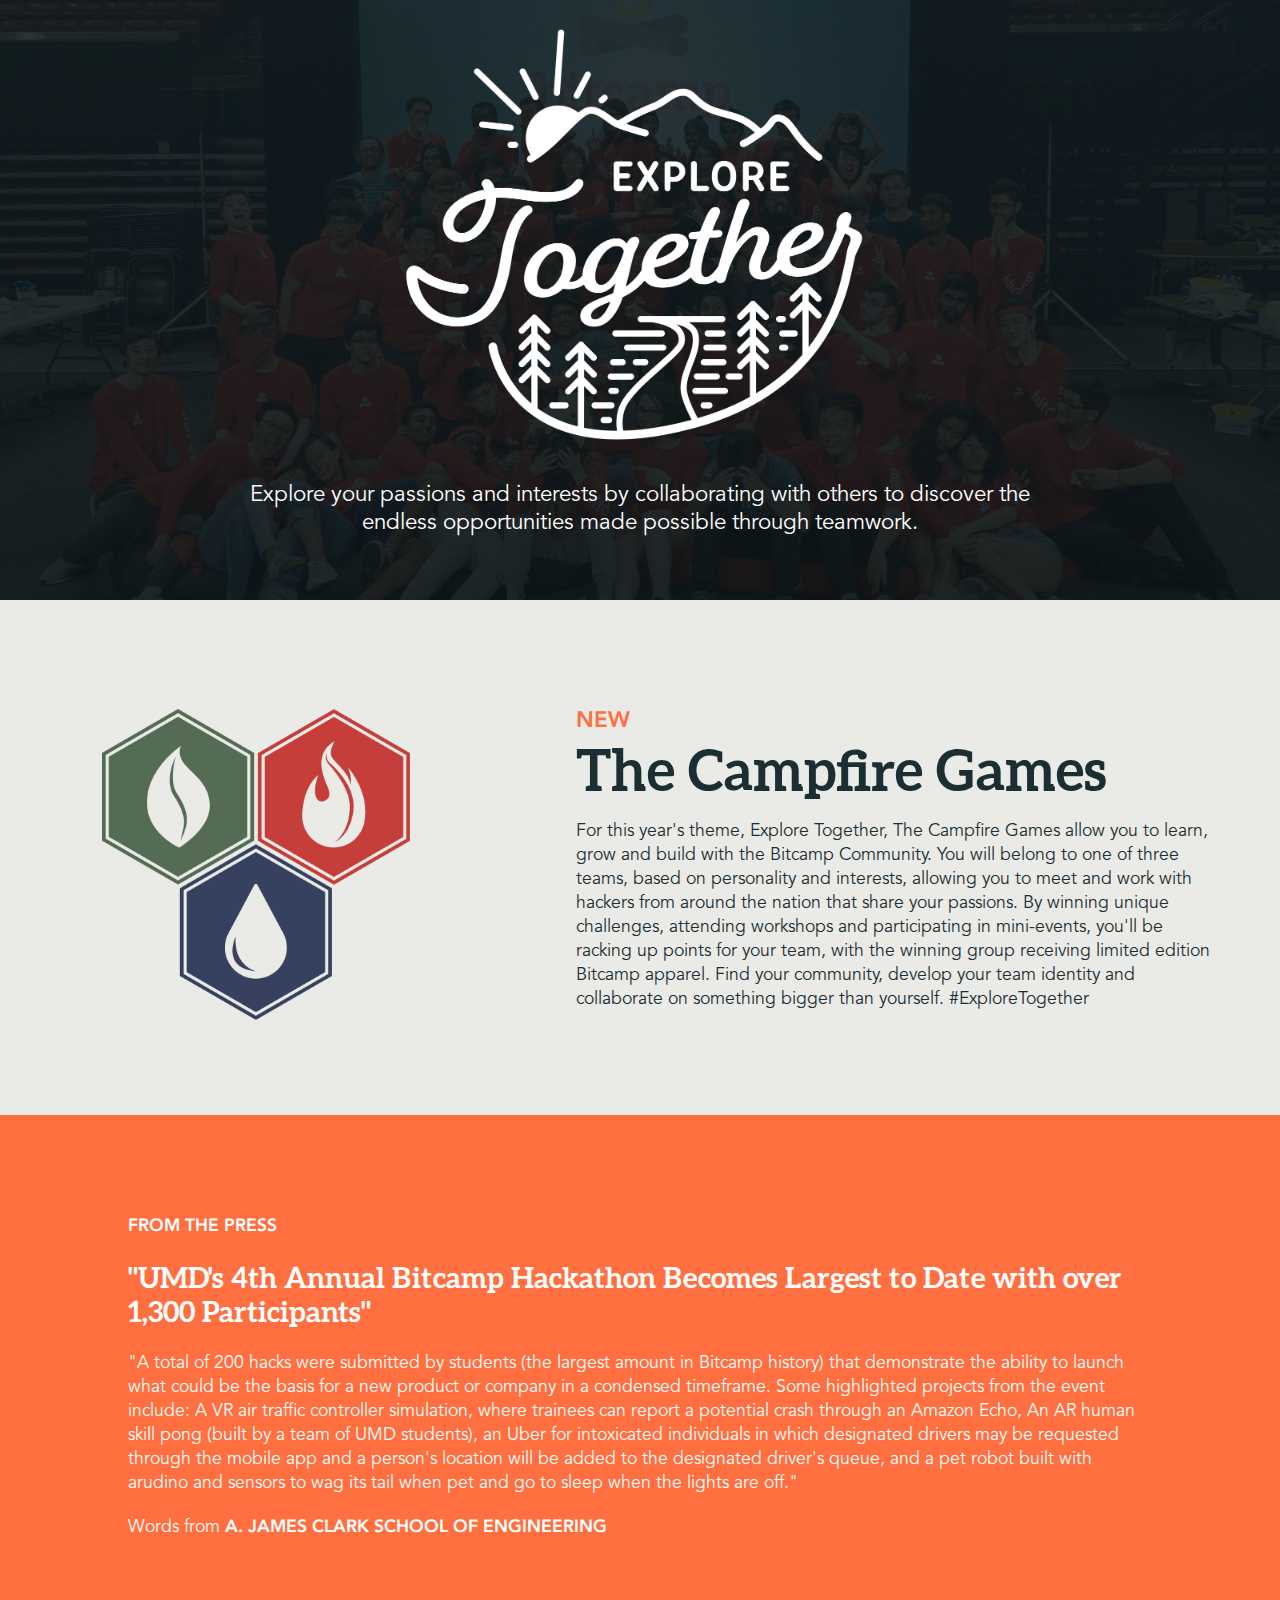
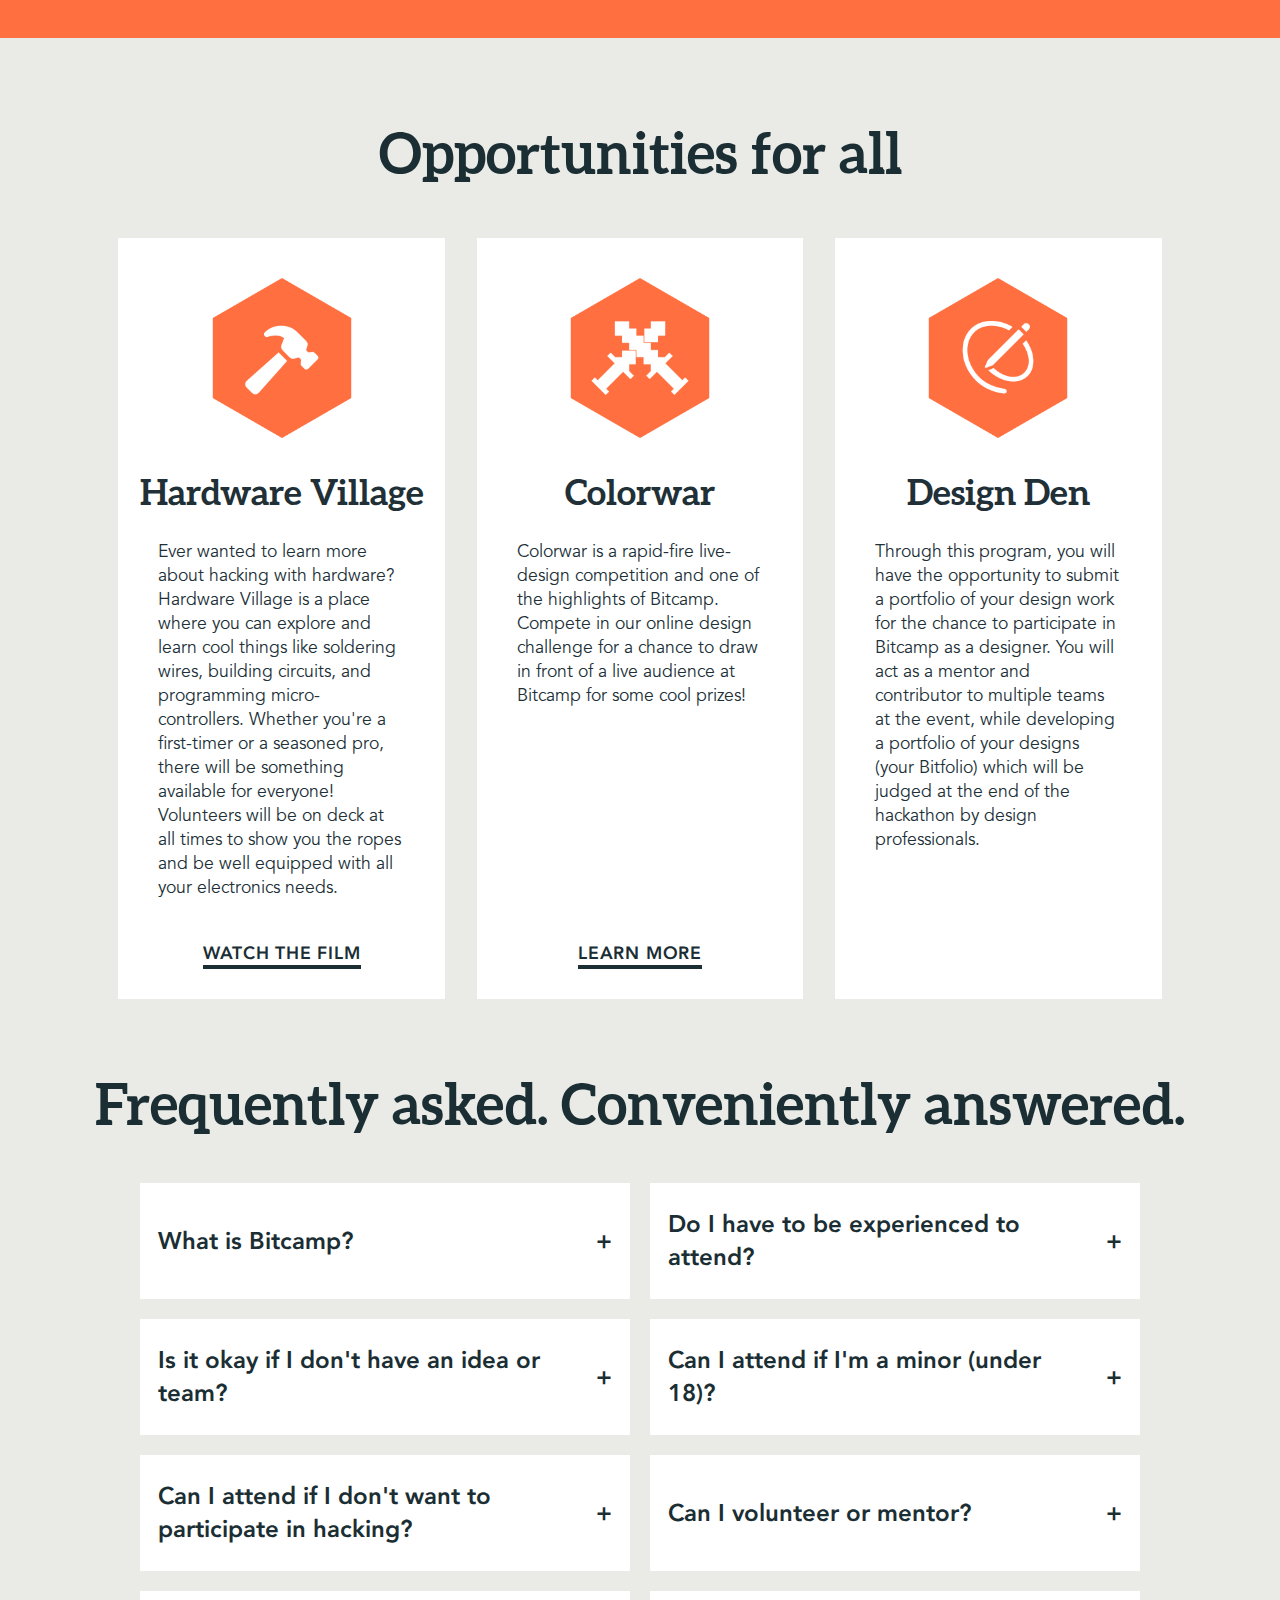
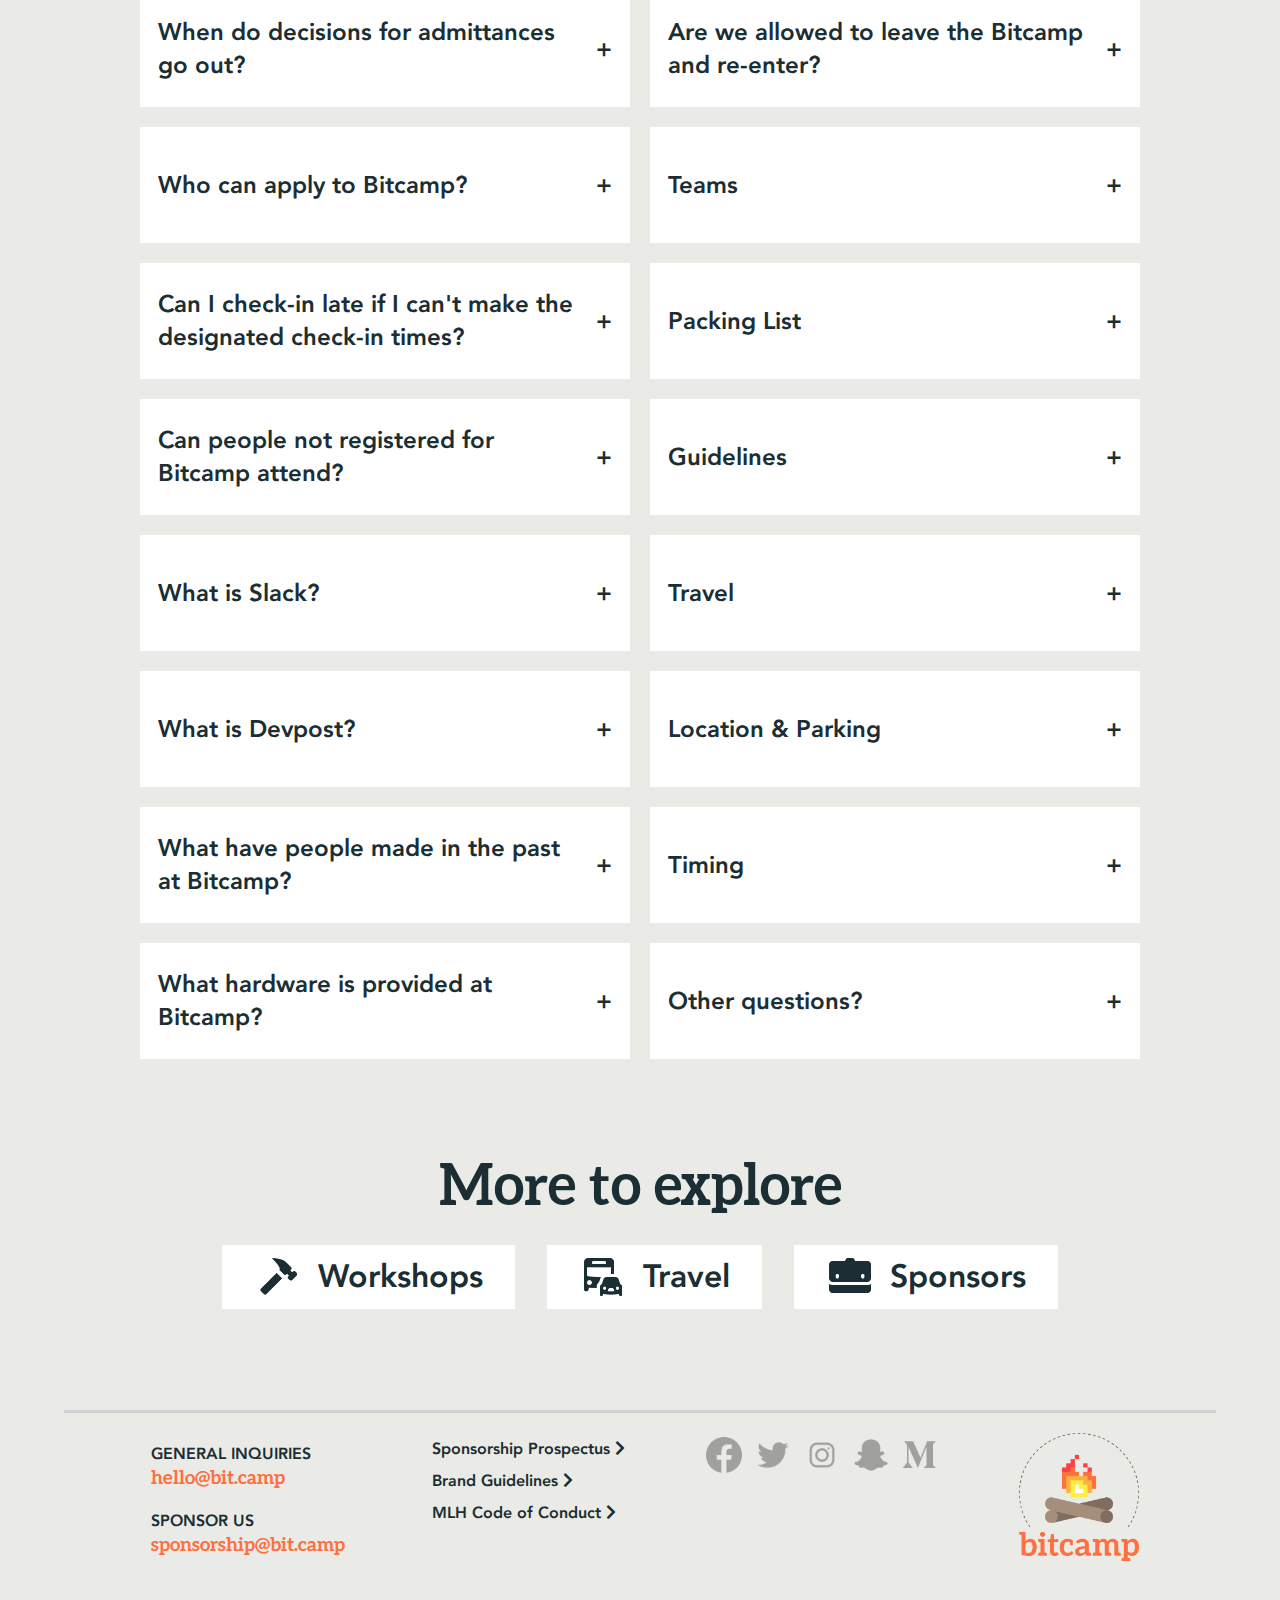
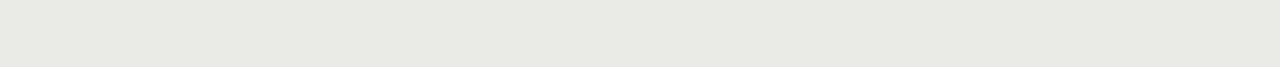
==== commit ba8776e8: "😭" ====
--- a/index.html
+++ b/index.html
@@ -308,13 +308,48 @@
       <a href="mailto:hello@bit.camp">Contact</a>
     </div>
     <!-- END NAV -->
+    <div id="fullscreen">
+      <div id="fs-header">
+        <a href="#" id="modal-close" aria-label="Close" onclick="hideFS()"
+          ><i class="fas fa-times"></i
+        ></a>
+      </div>
+      <div id="fs-body">
+        <h1>COVID-19 Update</h1>
+        <div>
+          <p>Dear Bitcamp Community,</p>
+          <p>
+            Due to the emerging severity of COVID-19 in communities across the
+            United States, it is with heavy hearts that we inform you that
+            Bitcamp 2020 is cancelled.
+          </p>
+          <p>
+            We express our deepest apologies to all those who were eager to
+            participate in this year’s Bitcamp. To all of our sponsors, hackers,
+            and organizers – we appreciate your patience and cooperation in this
+            trying time.
+          </p>
+          <p>
+            Our organizers are exploring the possibility of postponing Bitcamp
+            to a later date. However, nothing is confirmed. Should there be any
+            updates to the status of Bitcamp for this academic year, we will
+            notify the general public via email, our social media, and our
+            website.
+          </p>
+          <p>
+            If you have any additional questions and concerns, please do not
+            hesitate to reach out to us at
+            <a href="mailto:hello@bit.camp">hello@bit.camp</a>.
+          </p>
+          <p>We hope to see you all by the campfire soon.</p>
+          <p>Best,</p>
+          <p>The Bitcamp Team</p>
+        </div>
+      </div>
+    </div>
 
     <section id="hero">
       <h1>bitcamp</h1>
-      <h2>April 3 - 5, 2020</h2>
-      <a href="#" onclick="showModal()"
-        ><span id="register-text">Register now</span></a
-      >
     </section>
     <section id="info">
       <div id="info-text">
@@ -328,7 +363,6 @@
           to the world of hacking, we'll have something for you. If you're ready
           for an adventure, see you by the fire!
         </p>
-        <a href="https://my.bit.camp">REGISTER NOW</a>
       </div>
       <div id="info-img">
         <img src="./img/2019-thumb.jpg" alt="Bitcamp 2019 image" />
@@ -806,7 +840,7 @@
             class="more_icon"
           />Travel</a
         >
-        <a href="./sponsor.html" class="more_link"
+        <a href="./sponsors.html" class="more_link"
           ><img
             src="img/icons/sponsor-icon.png"
             alt="Sponsors"
--- a/style.css
+++ b/style.css
@@ -124,6 +124,7 @@
   justify-content: center;
   text-align: center;
   padding: 10px;
+  margin-bottom: 60px;
 }
 
 .modal-col {
@@ -1021,3 +1022,30 @@
   color: #ff6f3f !important;
   font-weight: 500 !important;
 }
+
+#fullscreen {
+  z-index: 9999;
+  width: 100vw;
+  height: 100vh;
+  position: fixed;
+  background: #eaebe6;
+  padding: 2rem;
+}
+
+#fullscreen h1 {
+  font-size: 3rem;
+}
+
+#fullscreen p {
+  font-size: 1.4rem;
+}
+
+#fs-body {
+  max-width: 50vw;
+  margin: auto;
+}
+
+#fs-body a,
+#fs-body a:link {
+  color: #ff6f3f;
+}
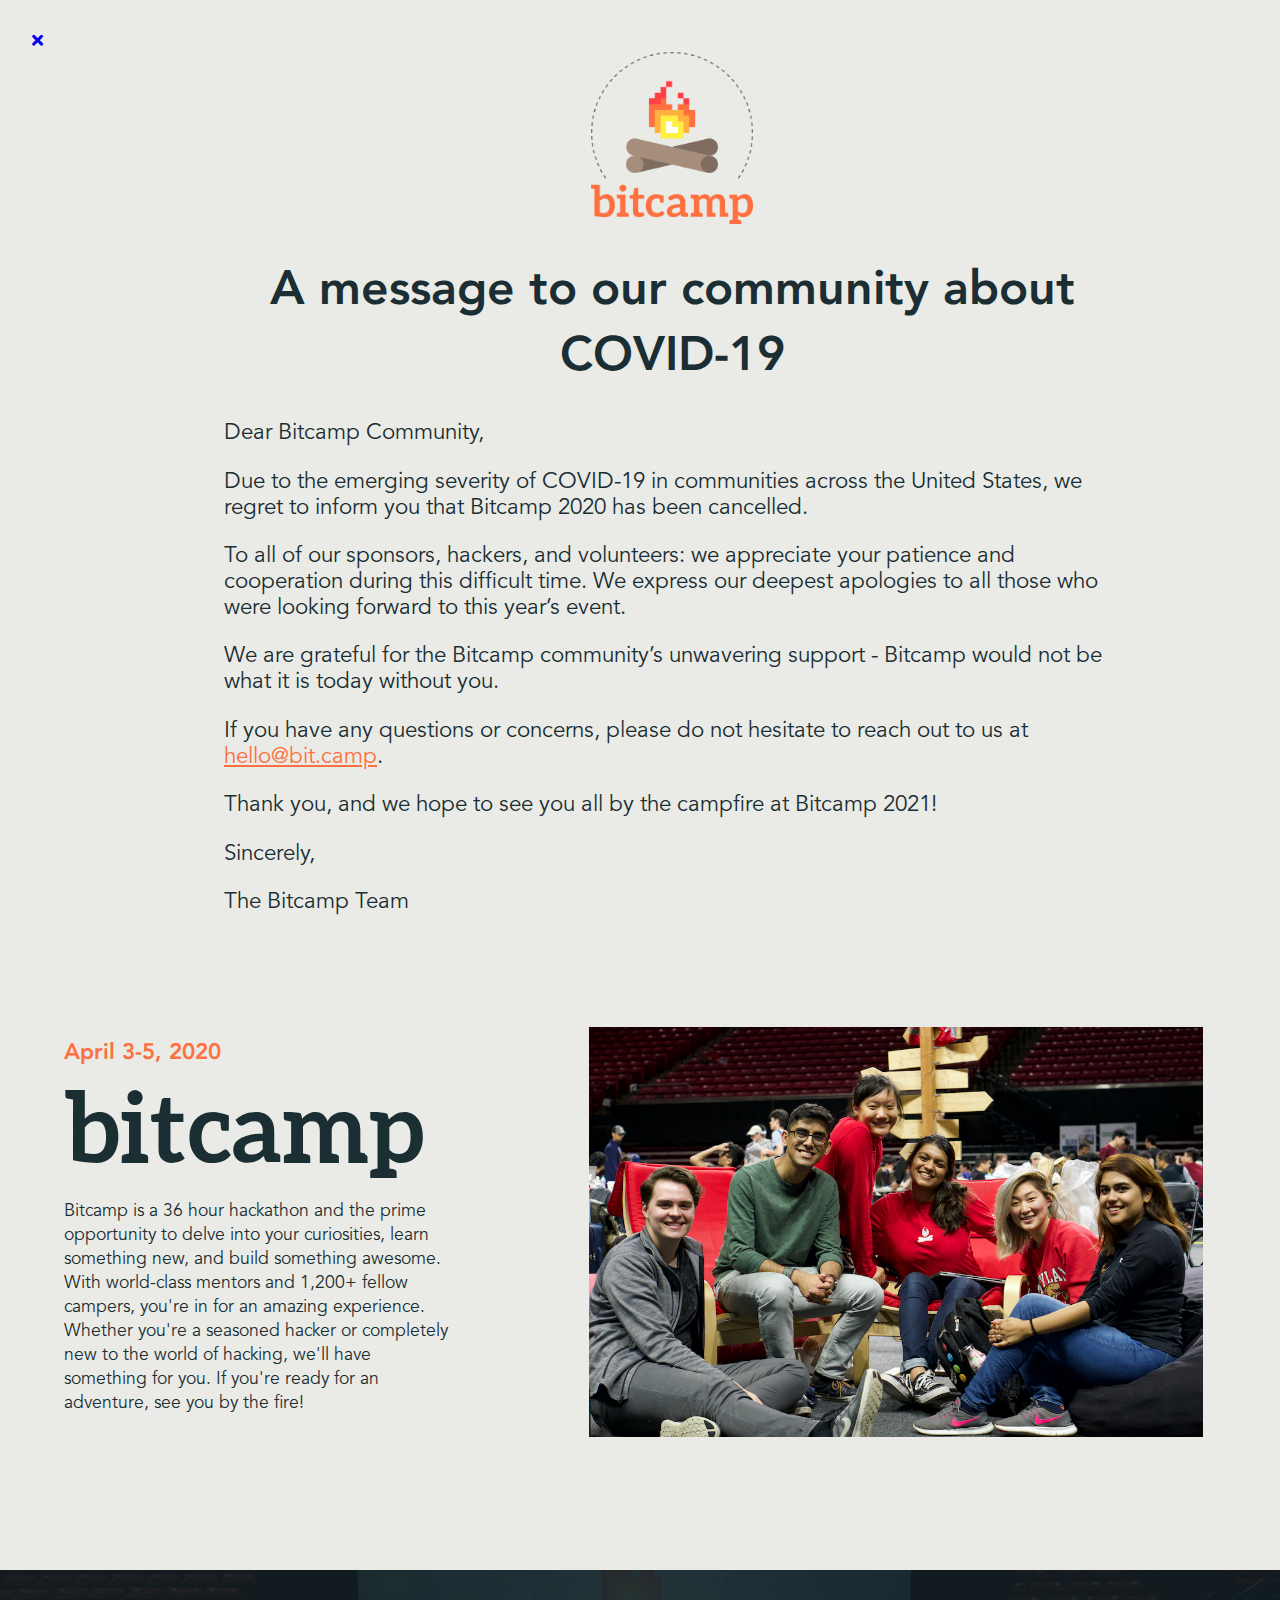
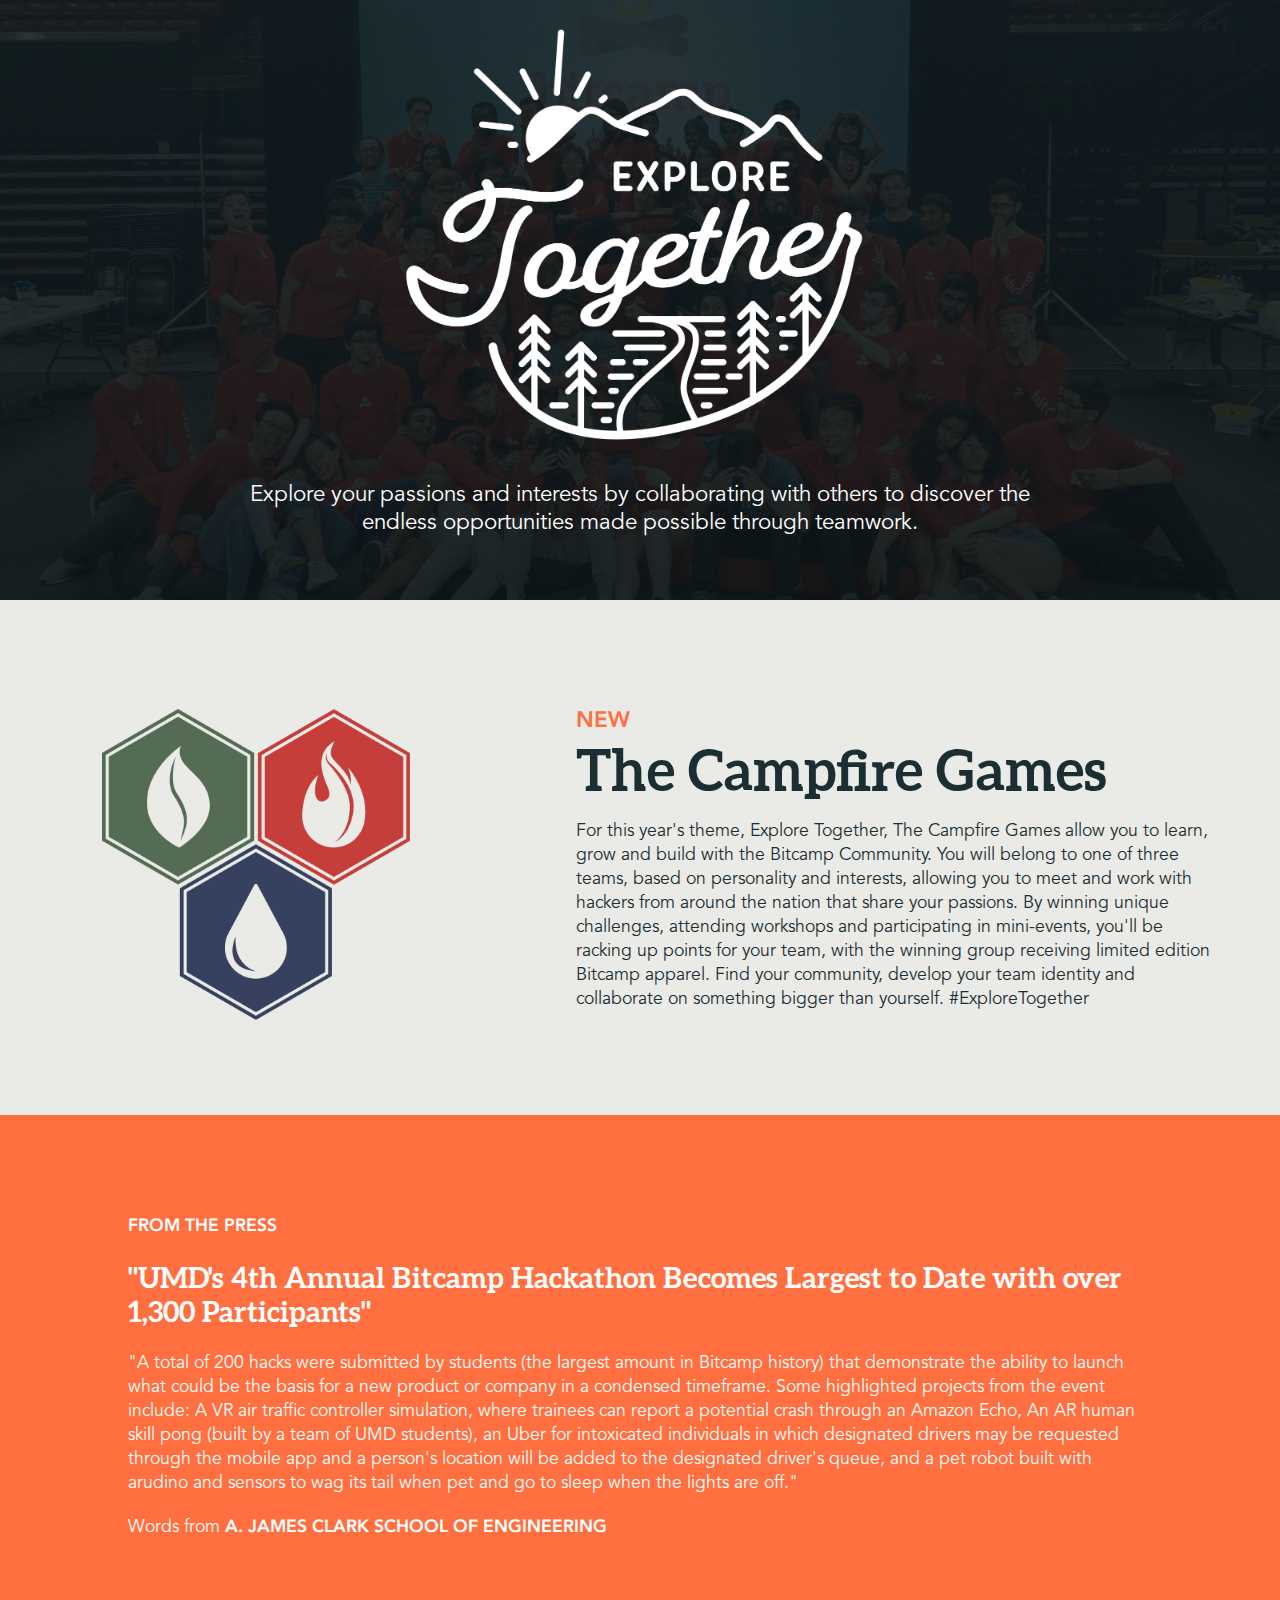
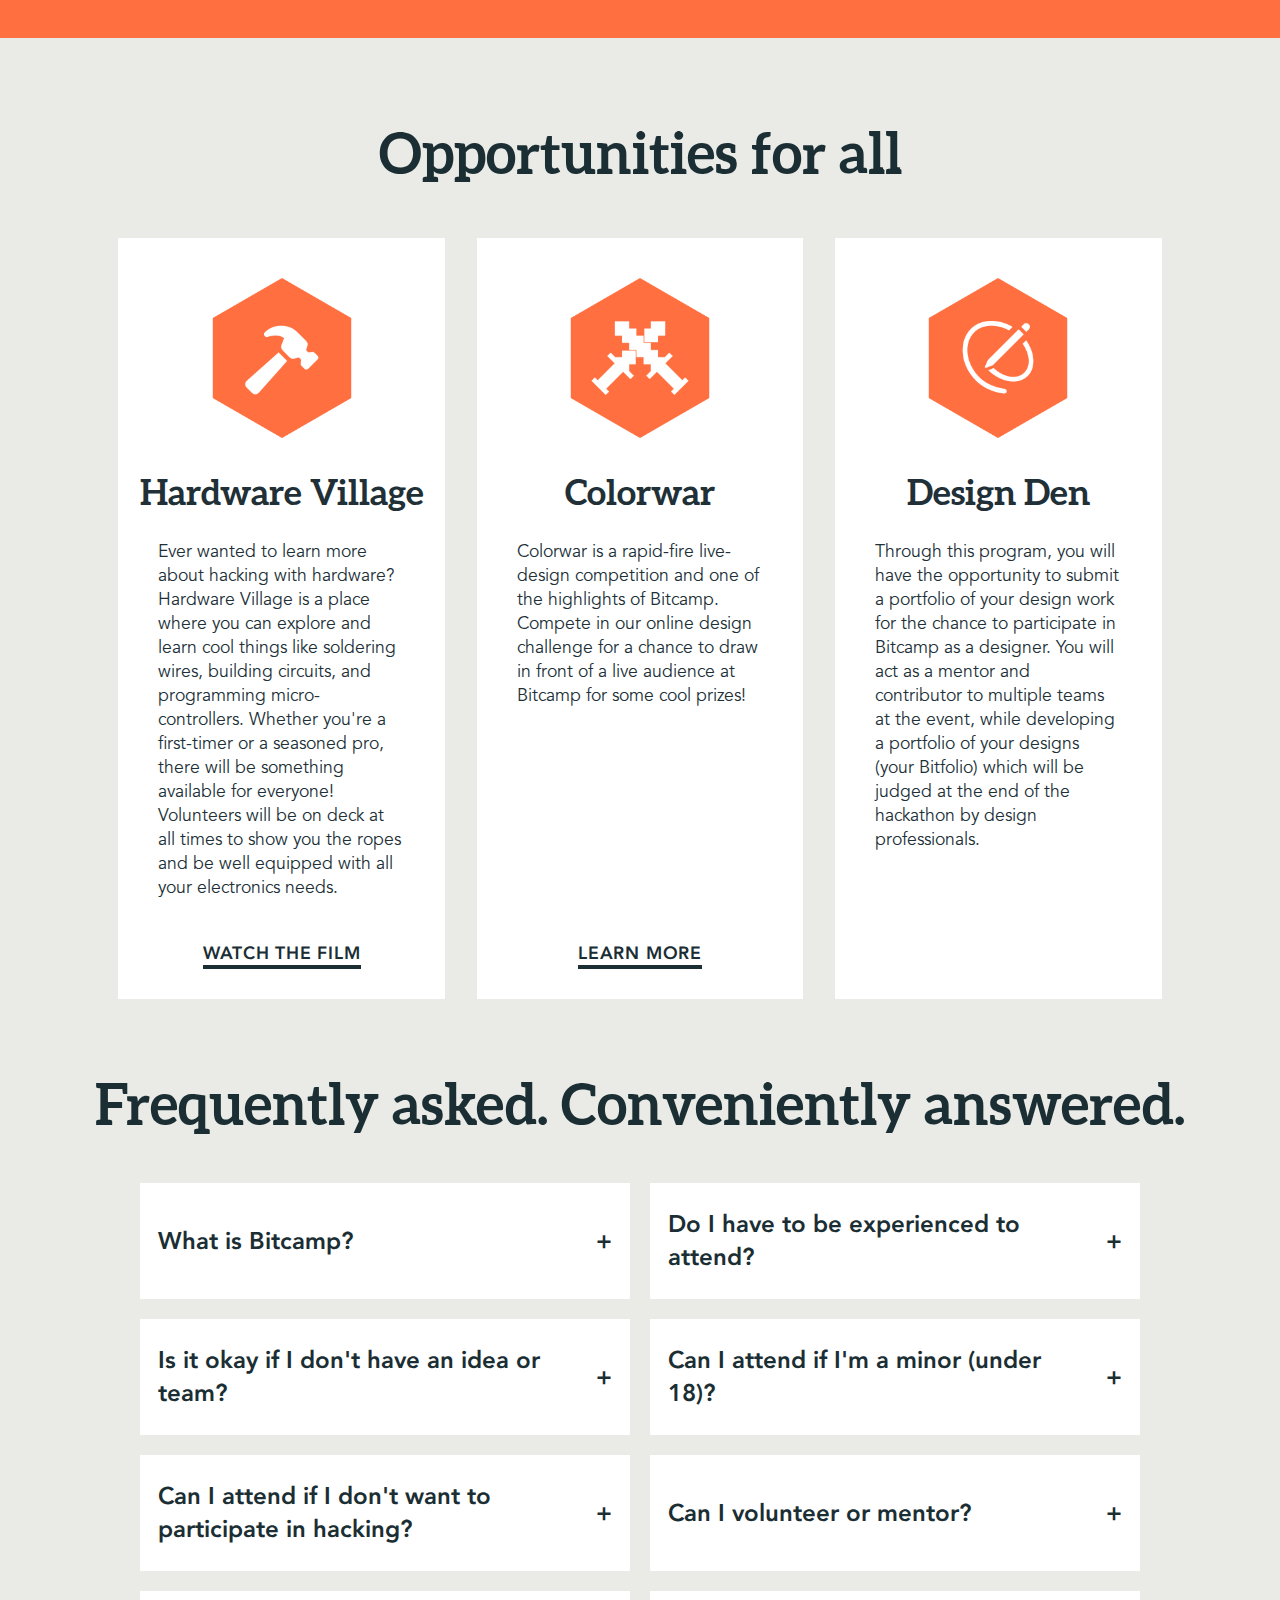
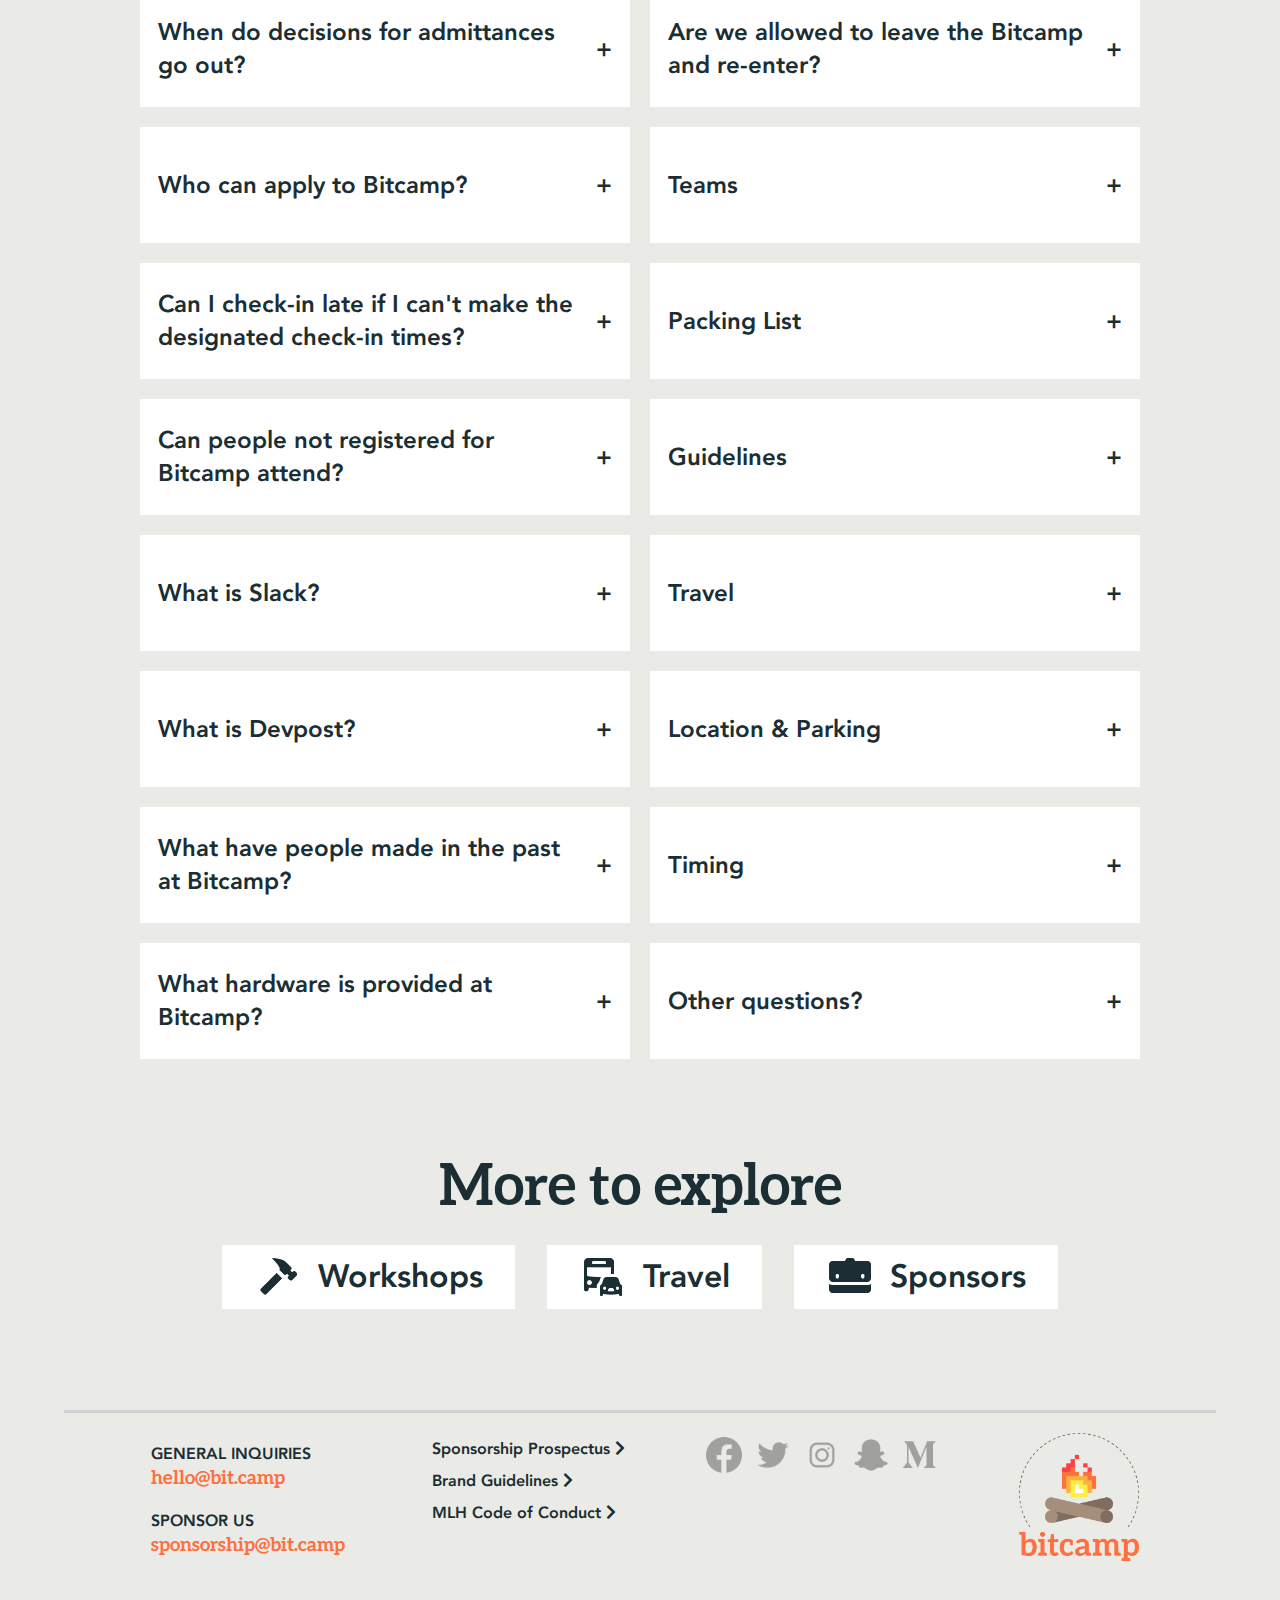
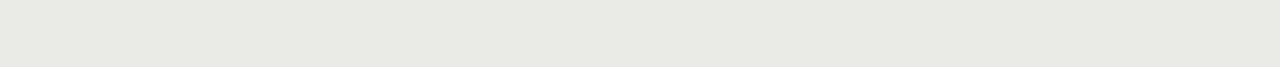
==== commit 44706fd7: "Update text" ====
--- a/index.html
+++ b/index.html
@@ -308,41 +308,48 @@
       <a href="mailto:hello@bit.camp">Contact</a>
     </div>
     <!-- END NAV -->
+    <div id="top-bar">
+      <p>
+        Bitcamp 2020 has been cancelled due to COVID-19.
+        <a href="#" onclick="showFS()">Learn more.</a>
+      </p>
+    </div>
     <div id="fullscreen">
       <div id="fs-header">
-        <a href="#" id="modal-close" aria-label="Close" onclick="hideFS()"
+        <a href="#" id="fs-close" aria-label="Close" onclick="hideFS()"
           ><i class="fas fa-times"></i
         ></a>
       </div>
       <div id="fs-body">
-        <h1>COVID-19 Update</h1>
+        <img src="./img/badge.png" />
+        <h1>A message to our community about COVID-19</h1>
         <div>
           <p>Dear Bitcamp Community,</p>
           <p>
             Due to the emerging severity of COVID-19 in communities across the
-            United States, it is with heavy hearts that we inform you that
-            Bitcamp 2020 is cancelled.
+            United States, we regret to inform you that Bitcamp 2020 has been
+            cancelled.
           </p>
           <p>
-            We express our deepest apologies to all those who were eager to
-            participate in this year’s Bitcamp. To all of our sponsors, hackers,
-            and organizers – we appreciate your patience and cooperation in this
-            trying time.
+            To all of our sponsors, hackers, and volunteers: we appreciate your
+            patience and cooperation during this difficult time. We express our
+            deepest apologies to all those who were looking forward to this
+            year’s event.
           </p>
           <p>
-            Our organizers are exploring the possibility of postponing Bitcamp
-            to a later date. However, nothing is confirmed. Should there be any
-            updates to the status of Bitcamp for this academic year, we will
-            notify the general public via email, our social media, and our
-            website.
+            We are grateful for the Bitcamp community’s unwavering support -
+            Bitcamp would not be what it is today without you.
           </p>
           <p>
-            If you have any additional questions and concerns, please do not
-            hesitate to reach out to us at
+            If you have any questions or concerns, please do not hesitate to
+            reach out to us at
             <a href="mailto:hello@bit.camp">hello@bit.camp</a>.
           </p>
-          <p>We hope to see you all by the campfire soon.</p>
-          <p>Best,</p>
+          <p>
+            Thank you, and we hope to see you all by the campfire at Bitcamp
+            2021!
+          </p>
+          <p>Sincerely,</p>
           <p>The Bitcamp Team</p>
         </div>
       </div>
--- a/style.css
+++ b/style.css
@@ -1030,18 +1030,47 @@
   position: fixed;
   background: #eaebe6;
   padding: 2rem;
+  overflow: scroll;
 }
 
 #fullscreen h1 {
   font-size: 3rem;
+  text-align: center;
+}
+
+#fullscreen img {
+  height: 172px;
+  margin: auto;
+  display: block;
 }
 
 #fullscreen p {
   font-size: 1.4rem;
 }
 
+@media only screen and (max-width: 768px) {
+  #fullscreen {
+    padding: 0px;
+    overflow: scroll;
+  }
+
+  #fullscreen h1 {
+    font-size: 2rem;
+  }
+
+  #fs-close {
+    margin: 16px;
+    font-size: 2rem;
+    color: #1a2e33;
+  }
+
+  #fs-body {
+    max-width: 100vw;
+  }
+}
+
 #fs-body {
-  max-width: 50vw;
+  max-width: 70vw;
   margin: auto;
 }
 
@@ -1049,3 +1078,19 @@
 #fs-body a:link {
   color: #ff6f3f;
 }
+
+#top-bar {
+  z-index: 998;
+  position: fixed;
+  width: 100vw;
+  height: 4rem;
+  background: #ff6f3f;
+  color: white;
+  display: flex;
+  align-items: center;
+  justify-content: center;
+}
+
+#top-bar a {
+  color: white;
+}
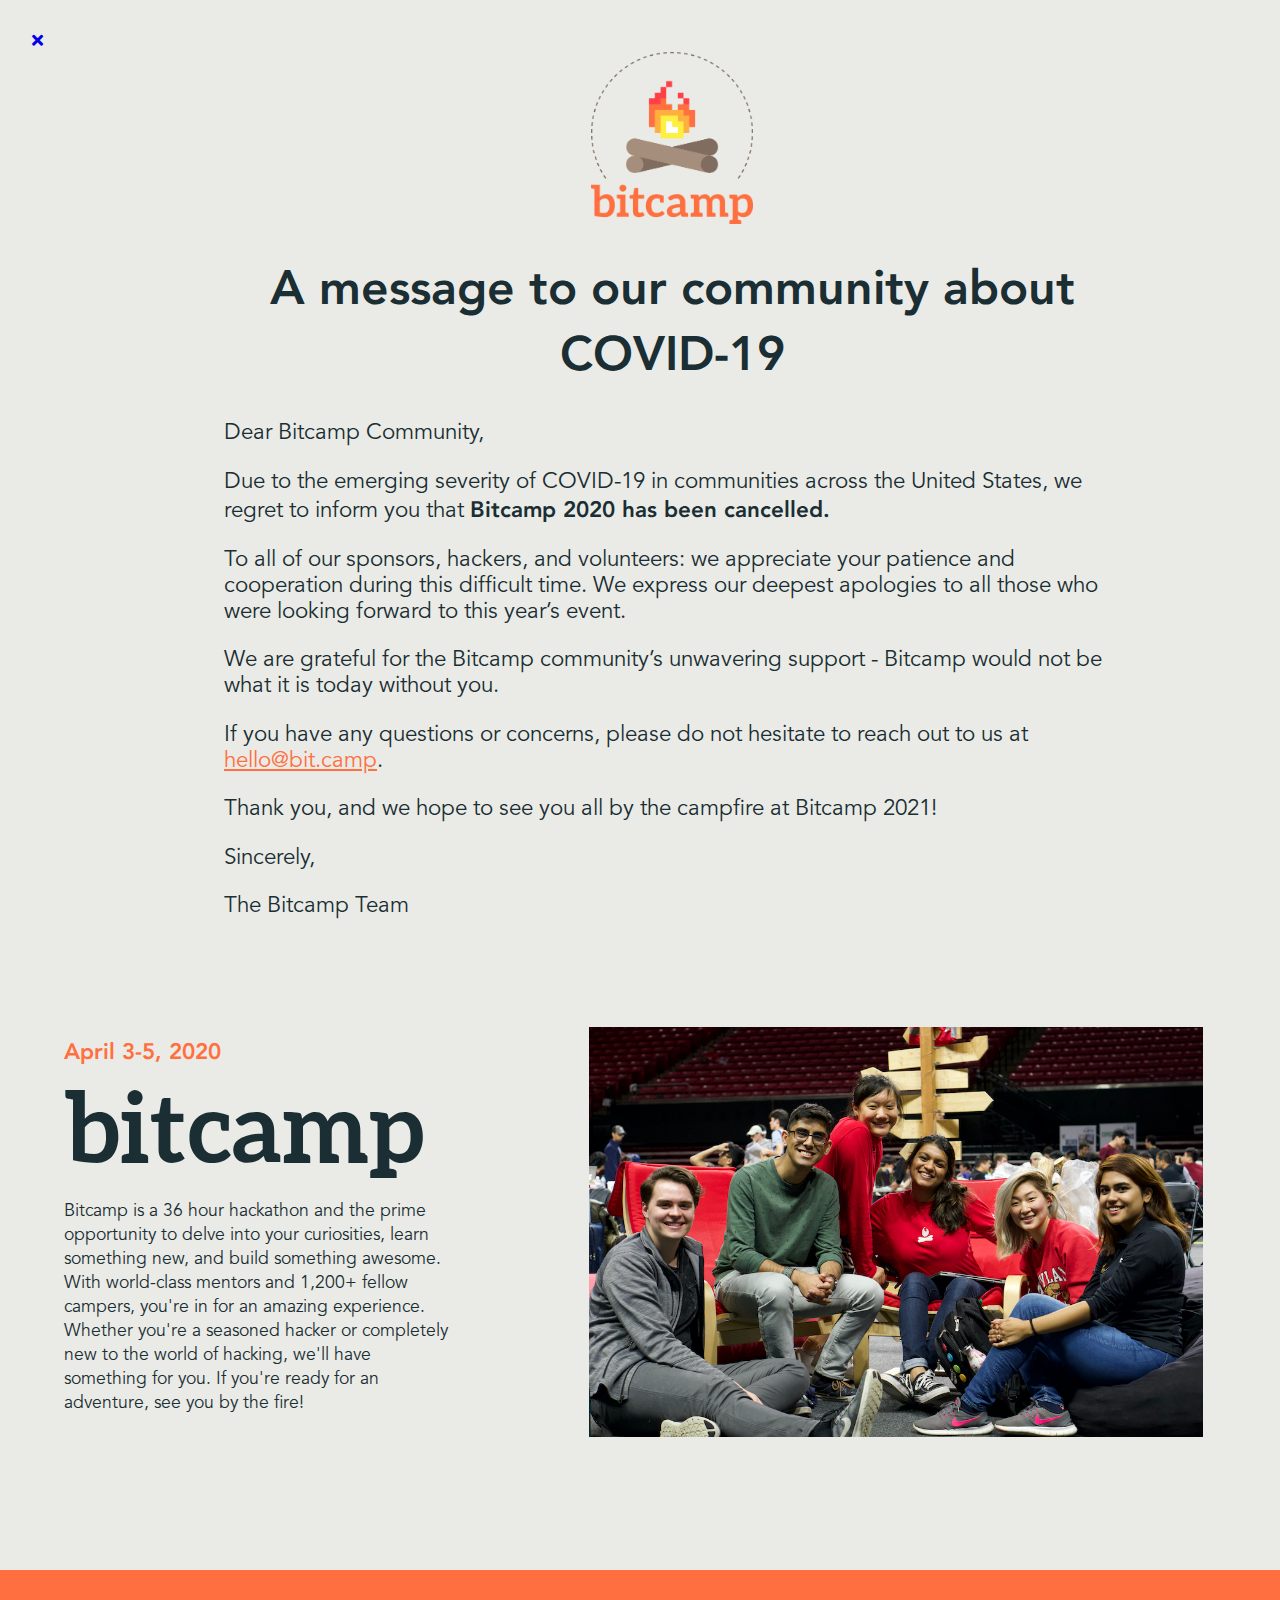
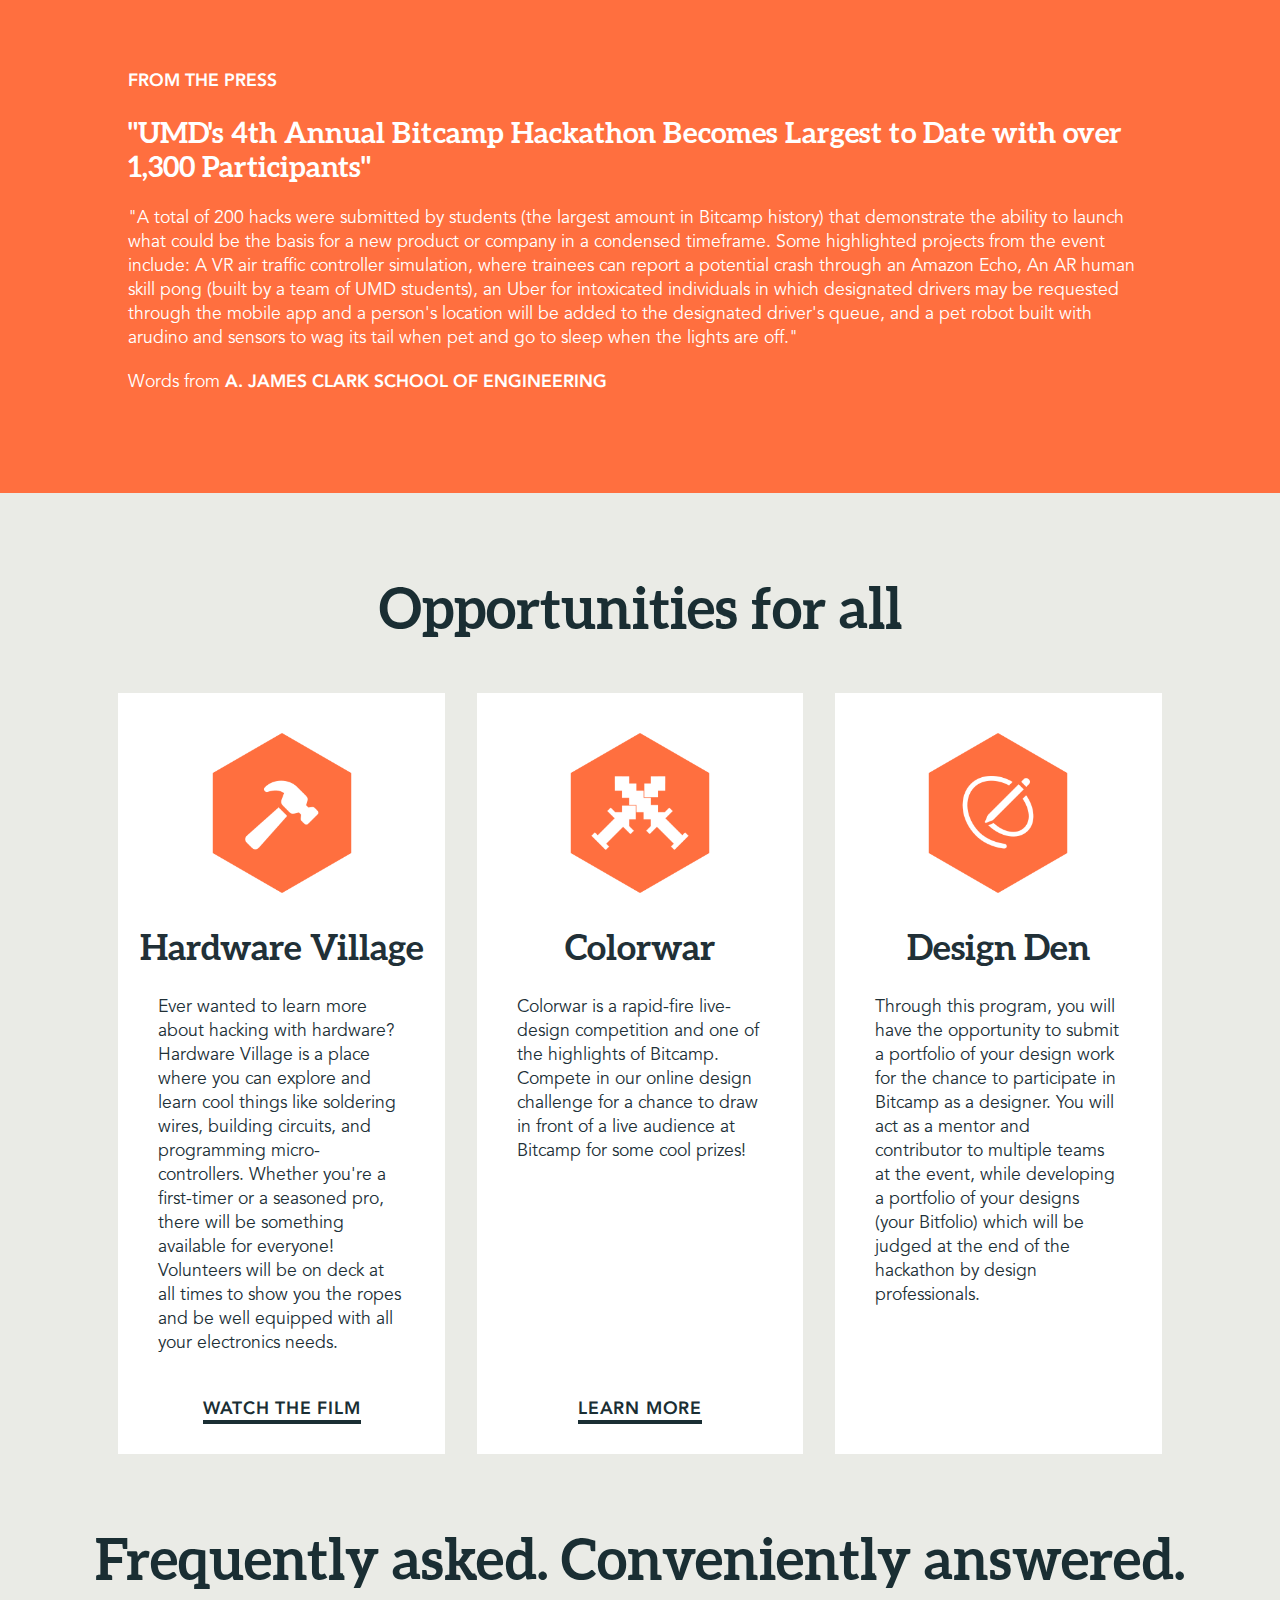
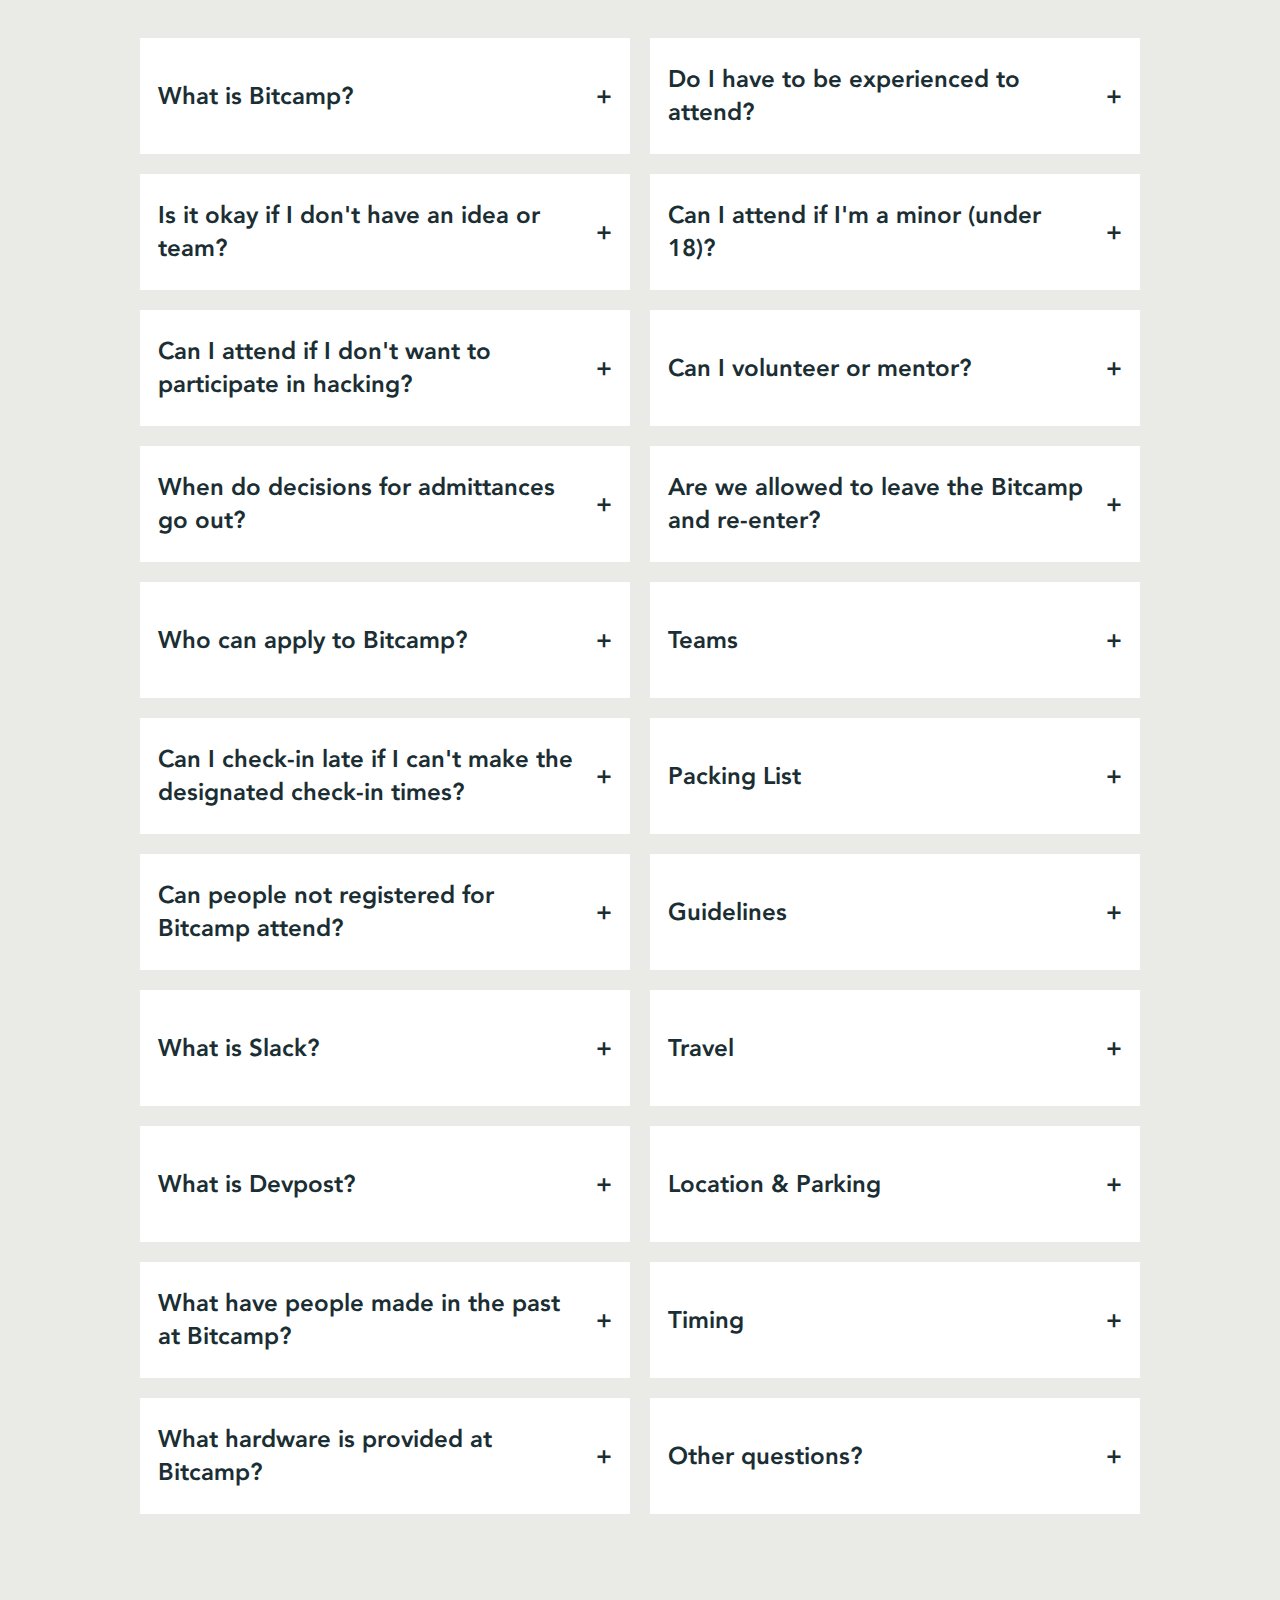
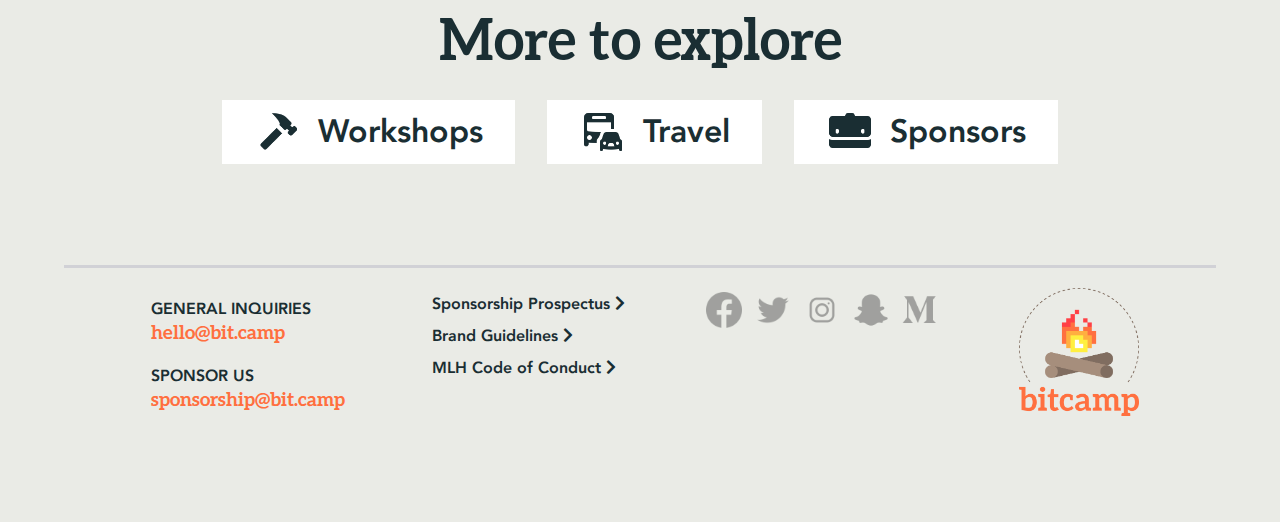
==== commit d3e9565a: "Updates" ====
--- a/index.html
+++ b/index.html
@@ -327,8 +327,8 @@
           <p>Dear Bitcamp Community,</p>
           <p>
             Due to the emerging severity of COVID-19 in communities across the
-            United States, we regret to inform you that Bitcamp 2020 has been
-            cancelled.
+            United States, we regret to inform you that
+            <b>Bitcamp 2020 has been cancelled.</b>
           </p>
           <p>
             To all of our sponsors, hackers, and volunteers: we appreciate your
@@ -373,33 +373,6 @@
       </div>
       <div id="info-img">
         <img src="./img/2019-thumb.jpg" alt="Bitcamp 2019 image" />
-      </div>
-    </section>
-    <section id="explore">
-      <img src="./assets/logos/explore-together.png" />
-      <p>
-        Explore your passions and interests by collaborating with others to
-        discover the endless opportunities made possible through teamwork.
-      </p>
-    </section>
-    <section id="teams">
-      <div id="teams-img">
-        <img src="./assets/logos/three-teams.png" alt="Team Badges" />
-      </div>
-      <div id="teams-text">
-        <span class="orange-info">NEW</span>
-        <h2>The Campfire Games</h2>
-        <p>
-          For this year's theme, Explore Together, The Campfire Games allow you
-          to learn, grow and build with the Bitcamp Community. You will belong
-          to one of three teams, based on personality and interests, allowing
-          you to meet and work with hackers from around the nation that share
-          your passions. By winning unique challenges, attending workshops and
-          participating in mini-events, you'll be racking up points for your
-          team, with the winning group receiving limited edition Bitcamp
-          apparel. Find your community, develop your team identity and
-          collaborate on something bigger than yourself. #ExploreTogether
-        </p>
       </div>
     </section>
     <section id="press">
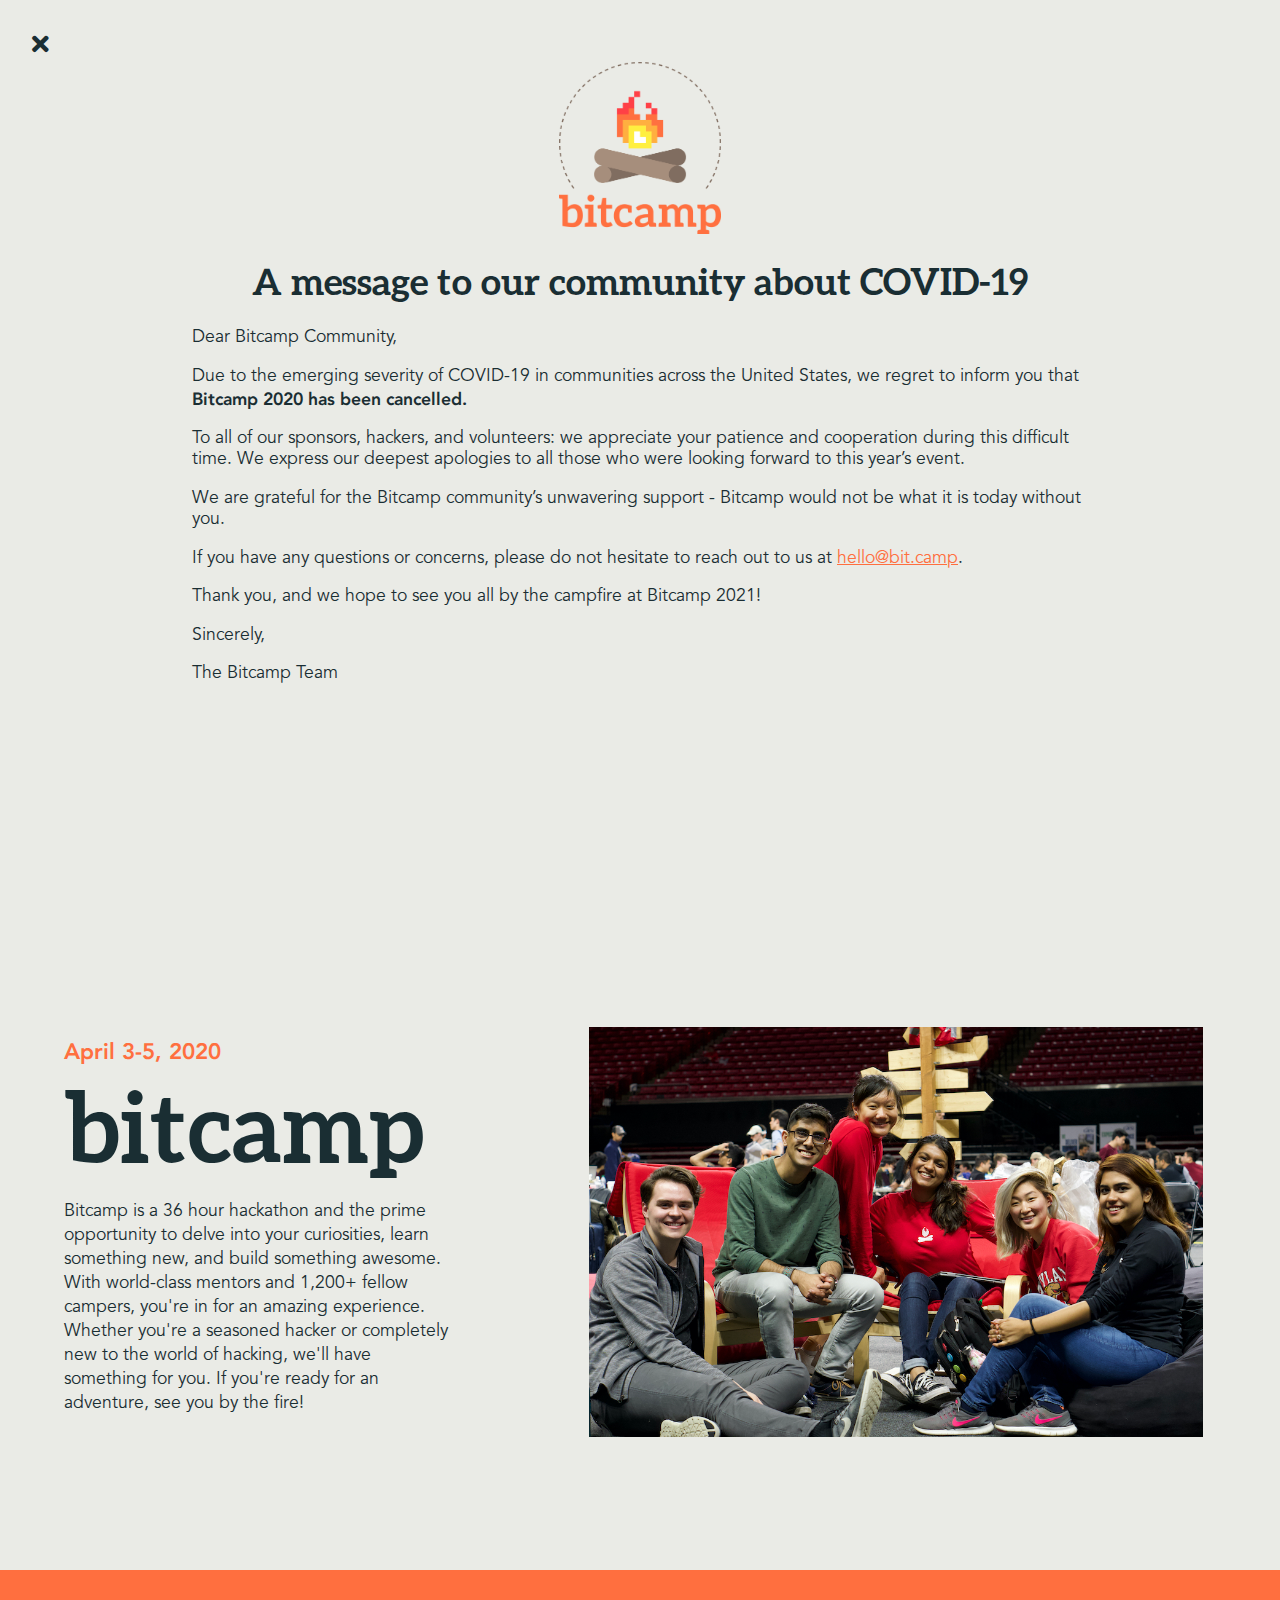
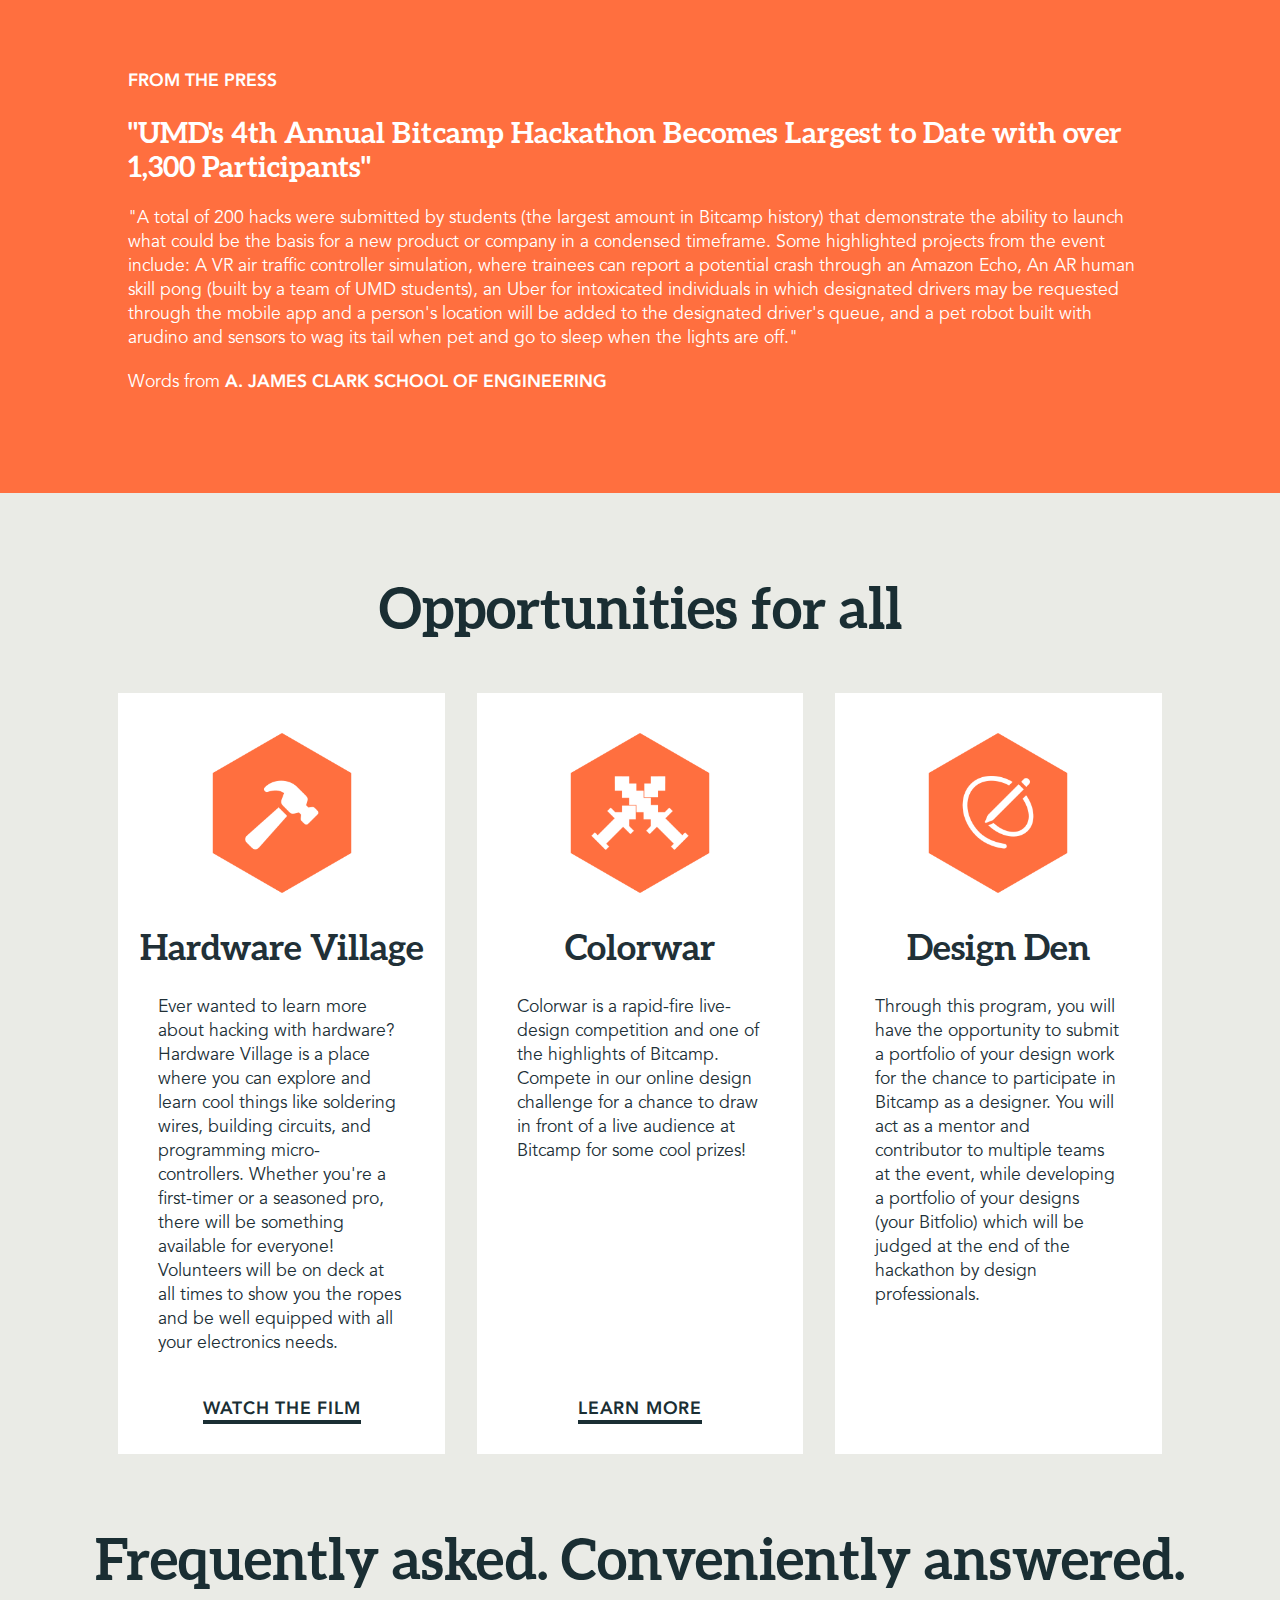
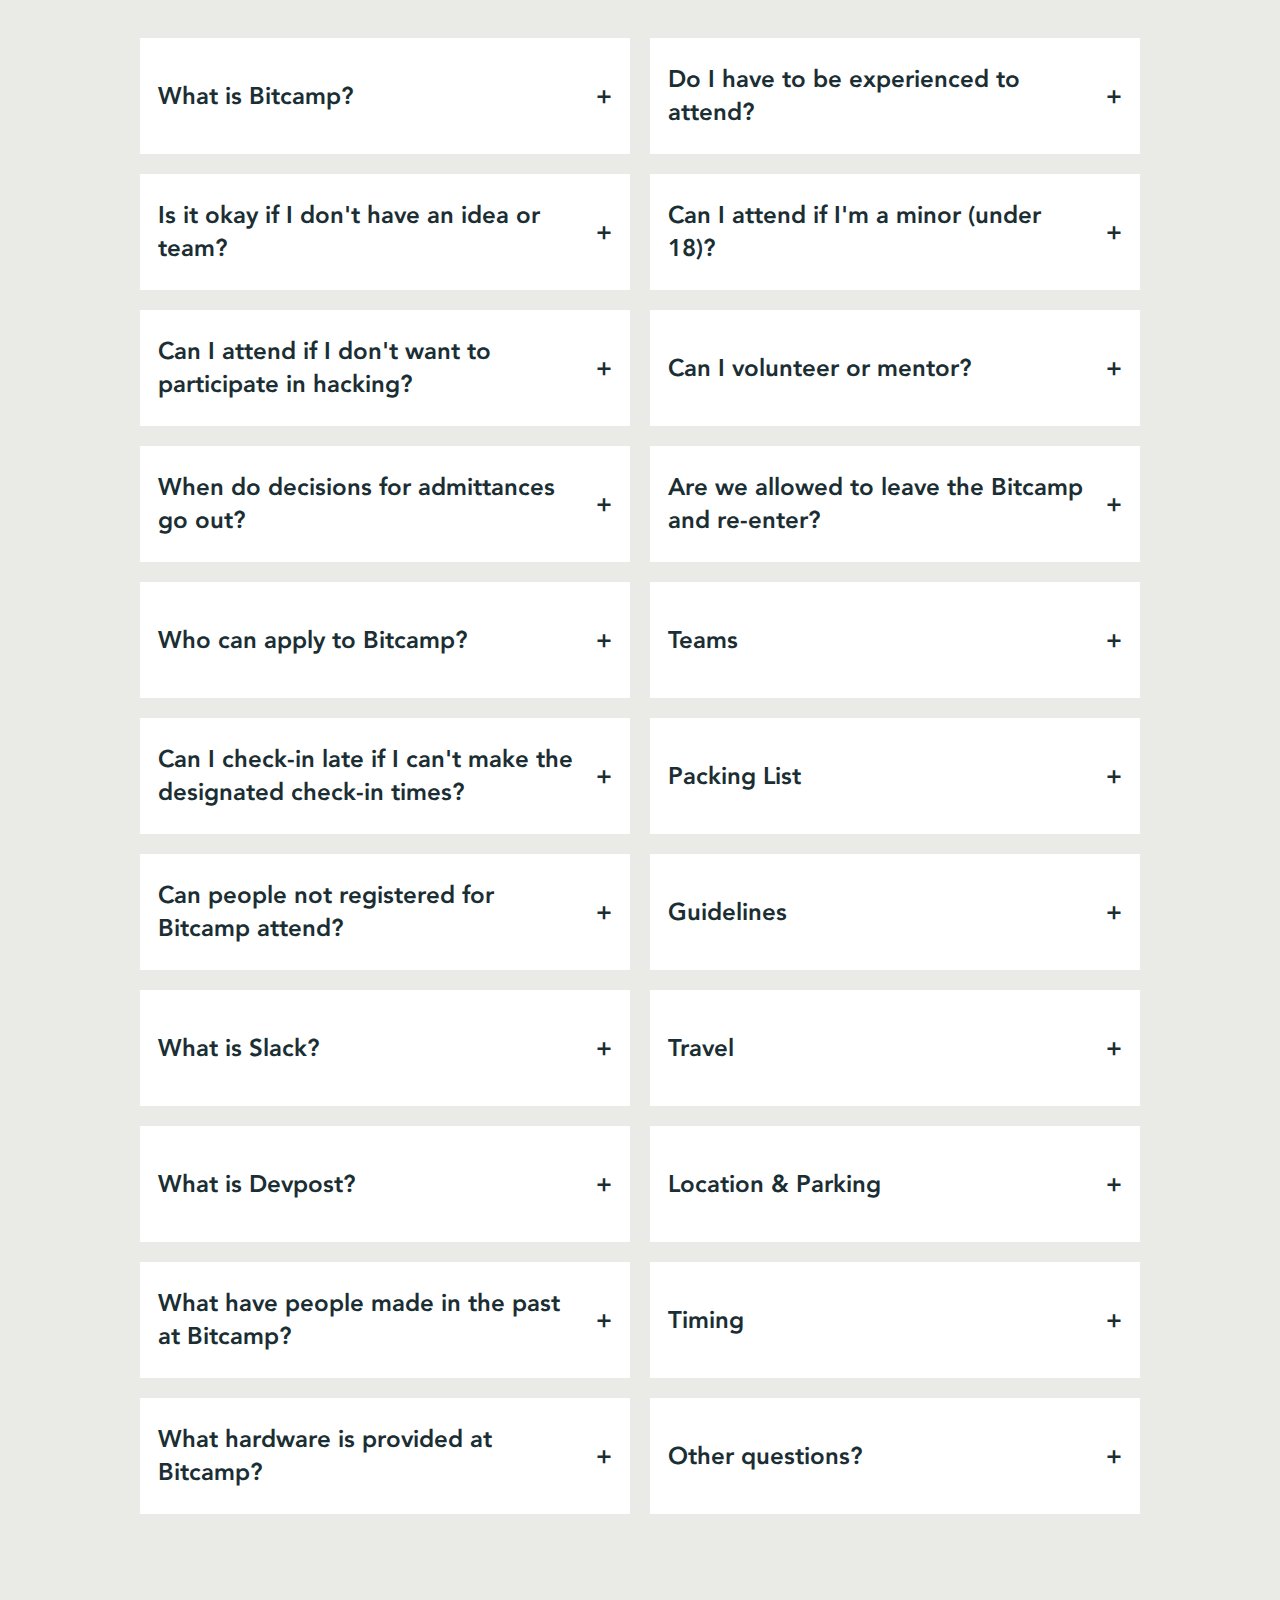
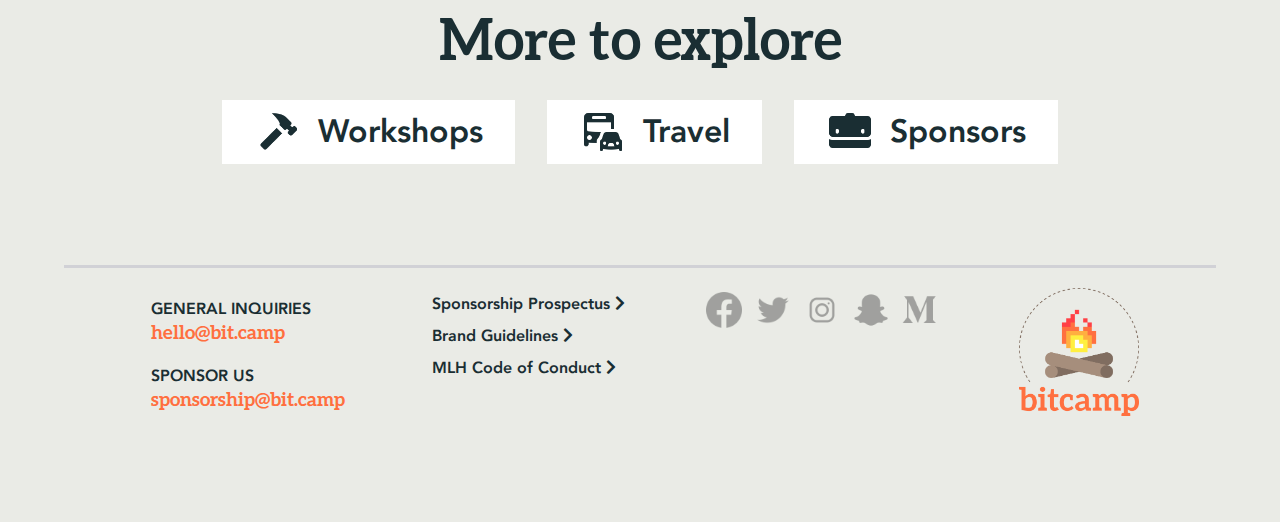
==== commit 6918f57e: "More updates" ====
--- a/index.html
+++ b/index.html
@@ -258,7 +258,7 @@
     </div>
 
     <!-- BEGIN NAV -->
-    <nav id="nav">
+    <nav id="nav" class="announce">
       <div id="nav-left">
         <a href="./workshops.html">Workshops</a>
         <a href="./travel.html">Travel</a>
--- a/style.css
+++ b/style.css
@@ -1029,12 +1029,12 @@
   height: 100vh;
   position: fixed;
   background: #eaebe6;
-  padding: 2rem;
+
   overflow: scroll;
 }
 
 #fullscreen h1 {
-  font-size: 3rem;
+  font-size: 2.3rem;
   text-align: center;
 }
 
@@ -1045,7 +1045,7 @@
 }
 
 #fullscreen p {
-  font-size: 1.4rem;
+  font-size: 1.1rem;
 }
 
 @media only screen and (max-width: 768px) {
@@ -1061,12 +1061,27 @@
   #fs-close {
     margin: 16px;
     font-size: 2rem;
-    color: #1a2e33;
   }
 
   #fs-body {
-    max-width: 100vw;
-  }
+    max-width: 85vw;
+  }
+}
+
+#fs-body h1 {
+  font-family: Aleo;
+}
+
+#fs-close,
+#fs-close:link,
+#fs-close:visited {
+  color: #1a2e33;
+  font-size: 1.5rem;
+  margin: 2rem;
+}
+
+#fs-header {
+  padding-top: 2rem;
 }
 
 #fs-body {
--- a/css/nav.css
+++ b/css/nav.css
@@ -10,6 +10,10 @@
 
   font-weight: 700;
   background: transparent;
+}
+
+nav.announce {
+  margin-top: 4rem;
 }
 
 nav img {
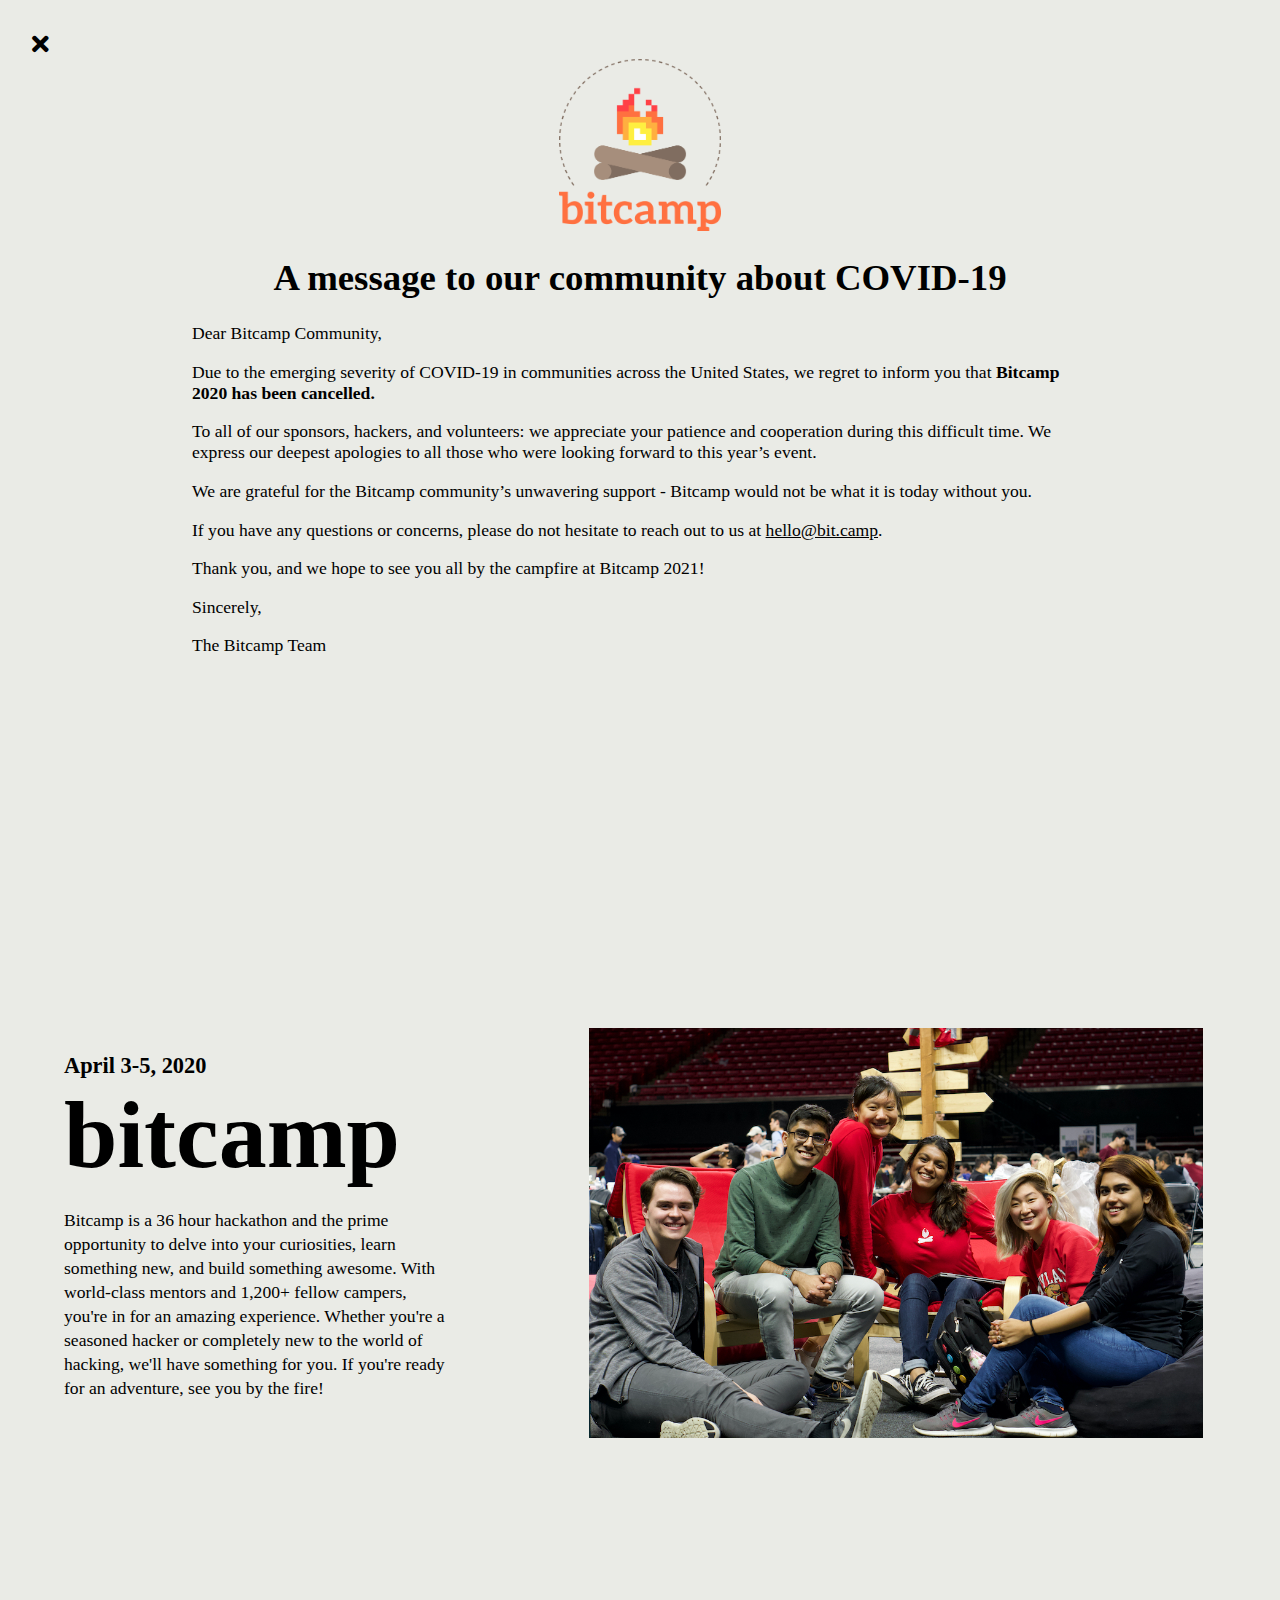
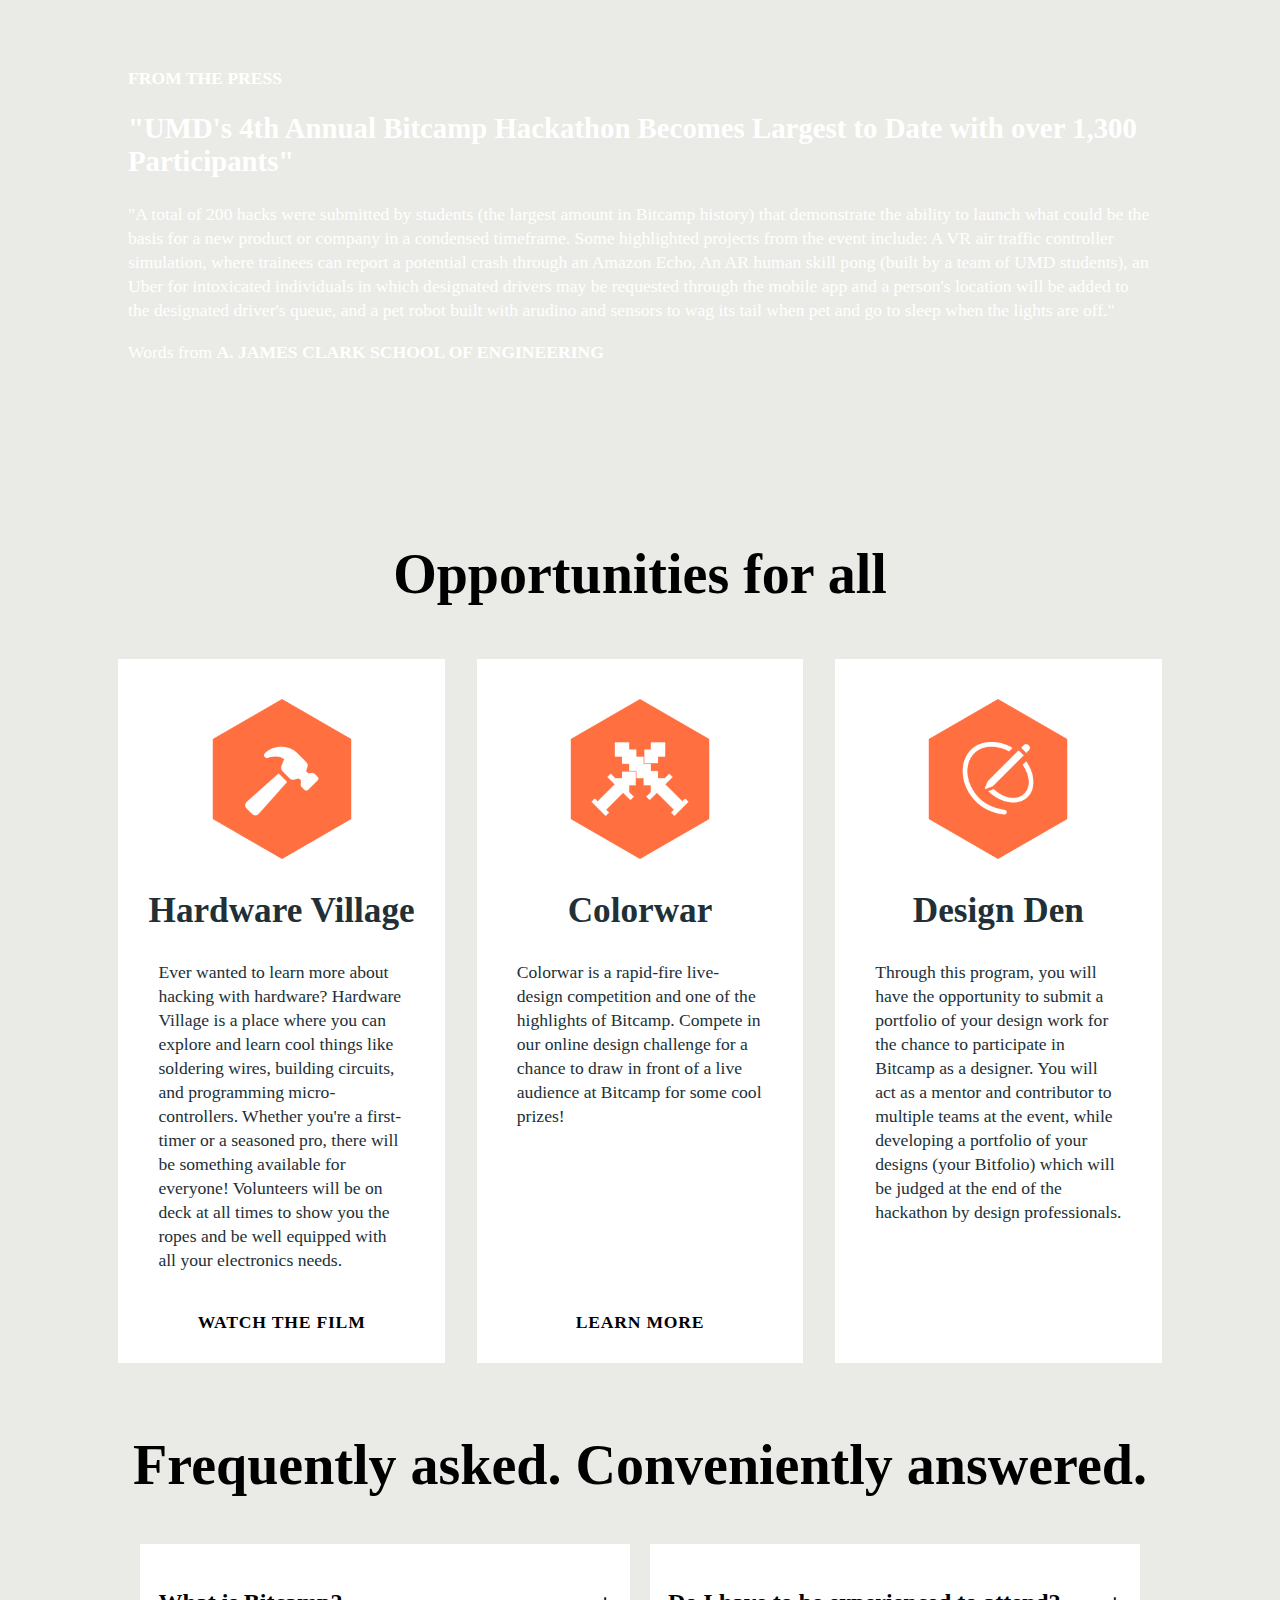
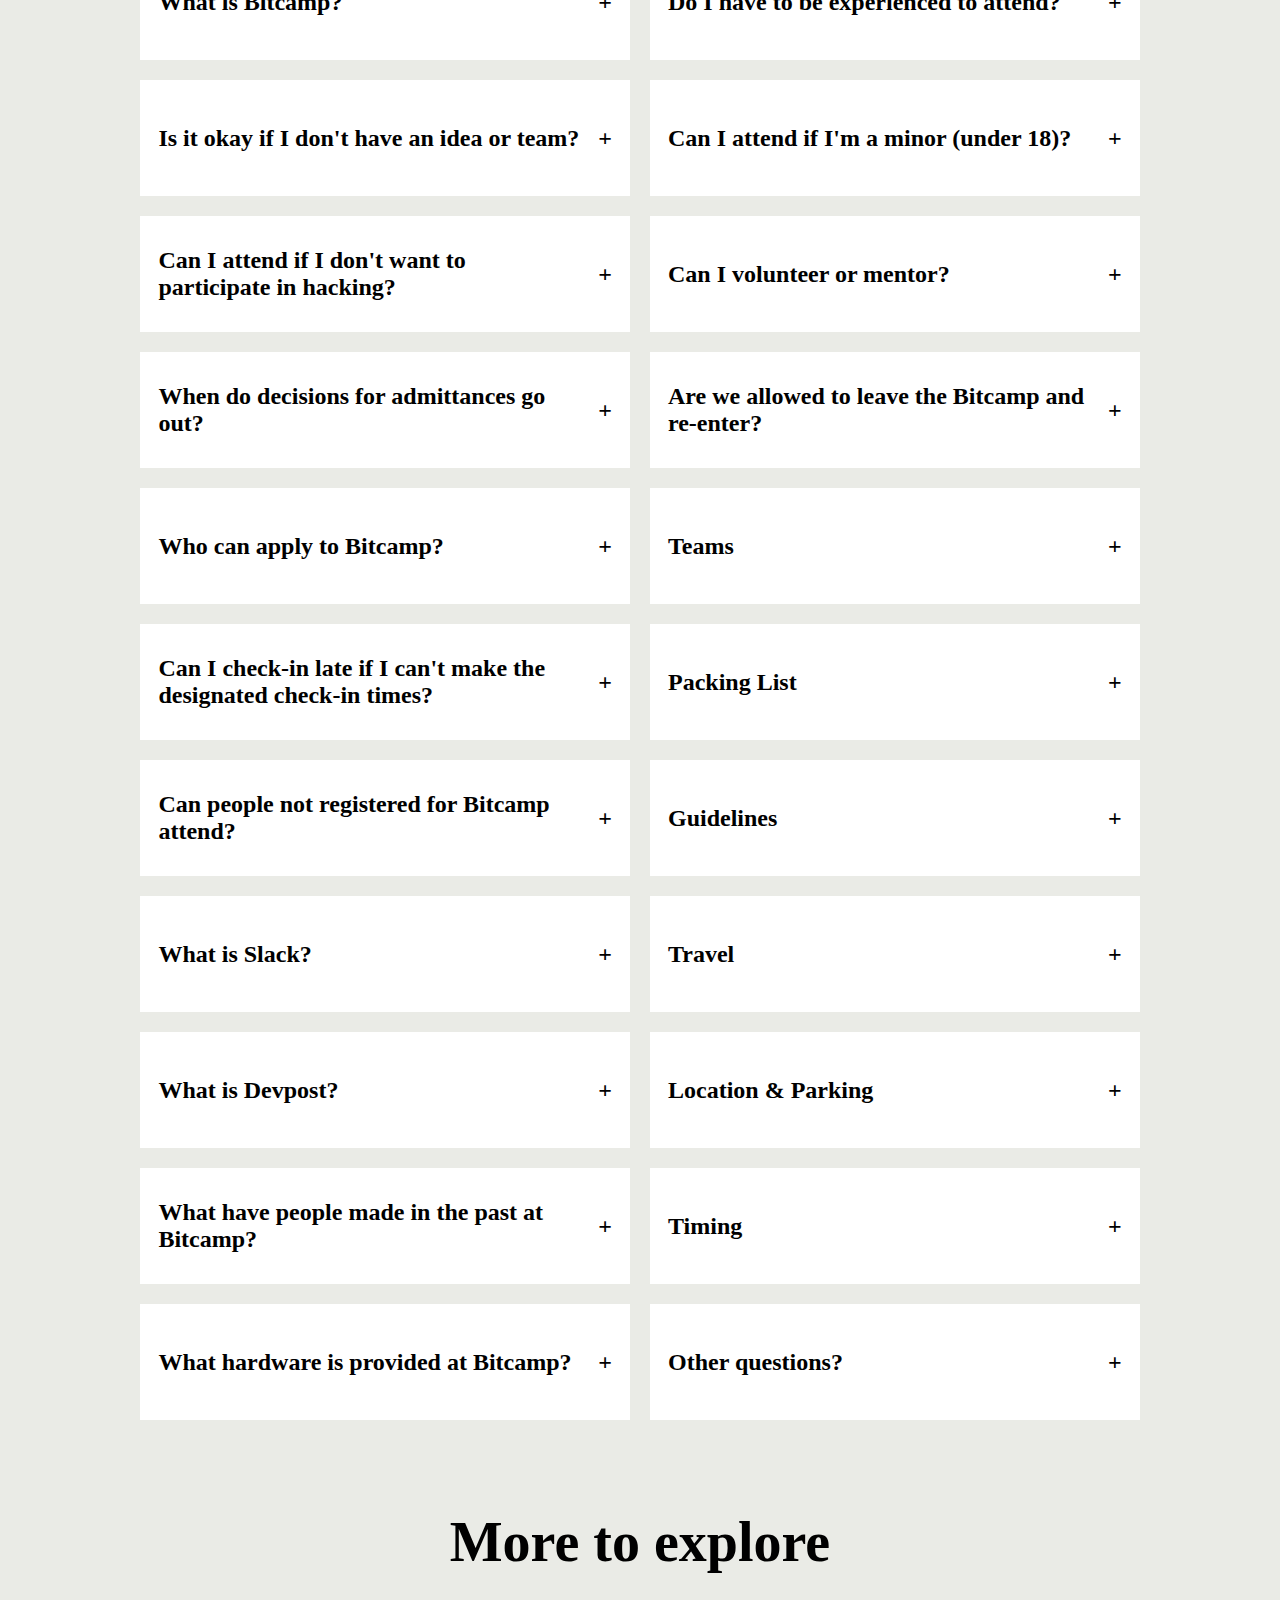
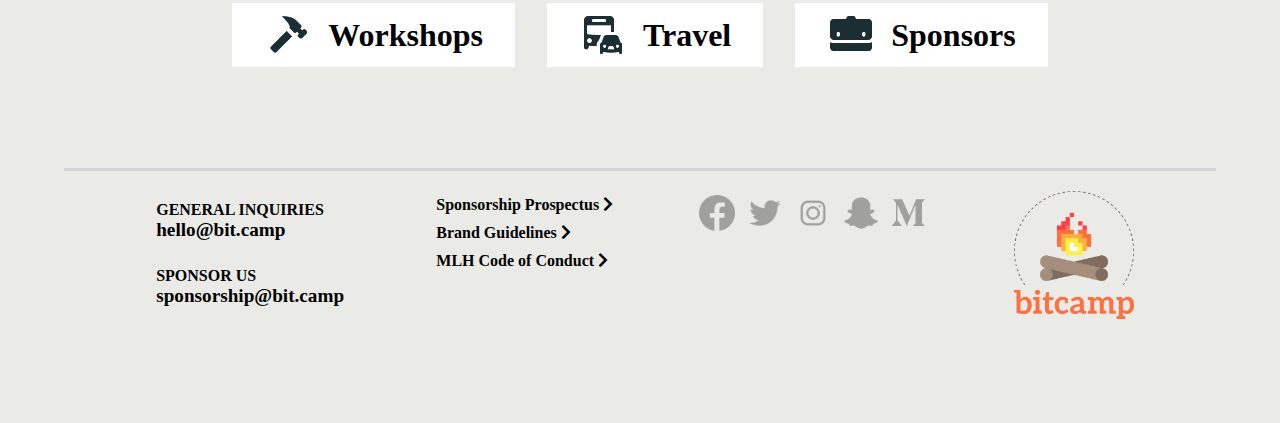
==== commit b065093d: "Start integrating bitcamp-brand" ====
--- a/index.html
+++ b/index.html
@@ -3,7 +3,7 @@
   <head>
     <!-- Google Tag Manager -->
     <script>
-      (function(w, d, s, l, i) {
+      (function (w, d, s, l, i) {
         w[l] = w[l] || [];
         w[l].push({ "gtm.start": new Date().getTime(), event: "gtm.js" });
         var f = d.getElementsByTagName(s)[0],
@@ -45,11 +45,11 @@
     </script>
     <!-- End Google JSON-LD -->
 
+    <link rel="stylesheet" type="text/css" href="./bitcamp-brand/bitcamp.css" />
     <!-- Begin Meta -->
     <meta name="viewport" content="width=device-width, initial-scale=1.0" />
     <meta charset="utf-8" />
     <title>Bitcamp</title>
-
     <!-- End Meta -->
 
     <link
@@ -125,9 +125,9 @@
 
     <!-- Facebook Pixel Code -->
     <script>
-      !(function(f, b, e, v, n, t, s) {
+      !(function (f, b, e, v, n, t, s) {
         if (f.fbq) return;
-        n = f.fbq = function() {
+        n = f.fbq = function () {
           n.callMethod
             ? n.callMethod.apply(n, arguments)
             : n.queue.push(arguments);
@@ -155,7 +155,7 @@
       ><img
         height="1"
         width="1"
-        style="display:none"
+        style="display: none;"
         src="https://www.facebook.com/tr?id=475265253377658&ev=PageView&noscript=1"
     /></noscript>
     <!-- End Facebook Pixel Code -->
@@ -167,7 +167,7 @@
         src="https://www.googletagmanager.com/ns.html?id=GTM-MRPP8J"
         height="0"
         width="0"
-        style="display:none;visibility:hidden"
+        style="display: none; visibility: hidden;"
       ></iframe
     ></noscript>
     <!-- End Google Tag Manager (noscript) -->
@@ -916,7 +916,7 @@
       <img
         src="https://s3.amazonaws.com/logged-assets/trust-badge/2020/mlh-trust-badge-2020-red.svg"
         alt="Major League Hacking 2020 Hackathon Season"
-        style="width:100%"
+        style="width: 100%;"
       />
     </a>
     <script src="./jquery-3.4.1.min.js"></script>
--- a/style.css
+++ b/style.css
@@ -1,38 +1,3 @@
-/* Begin Fonts */
-@font-face {
-  font-family: "Avenir";
-  src: url("./assets/fonts/Avenir/AvenirLTStd-Book.otf") format("opentype");
-
-  font-weight: 400;
-  font-style: normal;
-}
-
-@font-face {
-  font-family: "Avenir";
-  src: url("./assets/fonts/AvenirHeavy/Avenir-Heavy.otf") format("opentype");
-
-  font-weight: 900;
-  font-style: normal;
-}
-
-@font-face {
-  font-family: "Aleo";
-  src: url("./assets/fonts/Aleo/Aleo-Regular.otf") format("opentype");
-
-  font-weight: 400;
-  font-style: normal;
-}
-
-@font-face {
-  font-family: "Aleo";
-  src: url("./assets/fonts/Aleo/Aleo-Bold.otf") format("opentype");
-
-  font-weight: 700;
-  font-style: normal;
-}
-
-/* End Fonts */
-
 /* Begin Global Styles */
 
 .mobile {
@@ -45,7 +10,7 @@
   margin: 0px;
   padding: 0px;
 
-  color: #1a2e33;
+  color: var(--color-midnight);
   background: #eaebe6;
 
   font-family: "Avenir";
@@ -61,7 +26,7 @@
 }
 
 .orange-info {
-  color: #ff6f3f;
+  color: var(--color-bitcamp);
   font-weight: 800;
   font-size: 1.4rem;
 }
@@ -73,7 +38,7 @@
 }
 
 .current-page {
-  border-bottom: 4px solid #1a2e33;
+  border-bottom: 4px solid var(--color-midnight);
 }
 
 /* End Global Styles */
@@ -100,7 +65,7 @@
   width: 1100px;
   height: 500px;
 
-  color: #1a2e33;
+  color: var(--color-midnight);
 }
 
 .modal-head {
@@ -160,7 +125,7 @@
 }
 
 .modal .button {
-  background: #ff6f3f;
+  background: var(--color-bitcamp);
   color: white;
 
   text-decoration: none;
@@ -181,21 +146,9 @@
 
 #modal-close {
   font-size: 2rem;
-  color: #1a2e33;
+  color: var(--color-midnight);
 }
 /* End Modal */
-
-/* Begin */
-/* End */
-
-/* Begin */
-/* End */
-
-/* Begin */
-/* End */
-
-/* Begin */
-/* End */
 
 /* Begin WIP pages */
 .home-link {
@@ -242,9 +195,9 @@
 #wip-body a:visited {
   margin-top: 3rem;
   text-decoration: none;
-  border-bottom: 4px solid #1a2e33;
-
-  color: #1a2e33;
+  border-bottom: 4px solid var(--color-midnight);
+
+  color: var(--color-midnight);
   font-size: 1.4rem;
   font-weight: 700;
 }
@@ -454,7 +407,7 @@
   box-shadow: 0px 0px 30px 1px rgba(0, 0, 0, 0.8);
 
   color: white;
-  background: #ff6f3f;
+  background: var(--color-bitcamp);
 
   font-size: 1.3rem;
   font-weight: 800;
@@ -513,9 +466,9 @@
 
 #info a {
   text-decoration: none;
-  border-bottom: 4px solid #1a2e33;
-
-  color: #1a2e33;
+  border-bottom: 4px solid var(--color-midnight);
+
+  color: var(--color-midnight);
   font-size: 1.4rem;
   font-weight: 700;
 }
@@ -596,7 +549,7 @@
 }
 
 #teams a {
-  color: #1a2e33;
+  color: var(--color-midnight);
   font-size: 2.7rem;
 }
 
@@ -611,7 +564,7 @@
   width: 100%;
   height: 100%;
   padding: 80px 0px;
-  background: #ff6f3f;
+  background: var(--color-bitcamp);
   color: white;
 
   display: flex;
@@ -699,9 +652,9 @@
   text-transform: uppercase;
 
   text-decoration: none;
-  border-bottom: 4px solid #1a2e33;
-
-  color: #1a2e33;
+  border-bottom: 4px solid var(--color-midnight);
+
+  color: var(--color-midnight);
   margin: auto;
   margin-bottom: 1.9rem;
   font-weight: bolder;
@@ -714,7 +667,7 @@
   font-weight: 900;
   font-size: 3.5rem;
   margin-top: 5rem;
-  color: #1a2e33;
+  color: var(--color-midnight);
   text-align: center;
 }
 
@@ -722,7 +675,7 @@
   font-family: Aleo;
   font-weight: 900;
   font-size: 3.5rem;
-  color: #1a2e33;
+  color: var(--color-midnight);
   margin: auto;
   margin-top: 5rem;
   margin-bottom: 1.5rem;
@@ -731,7 +684,7 @@
 .more_link {
   text-decoration: none;
   font-size: 2rem;
-  color: #1a2e33;
+  color: var(--color-midnight);
   font-family: "Avenir";
   font-weight: 900;
 }
@@ -779,7 +732,7 @@
 
   padding-bottom: 100px;
 
-  color: #1a2e33;
+  color: var(--color-midnight);
 
   max-width: 90vw;
 }
@@ -811,7 +764,7 @@
 footer a,
 footer a:link,
 footer a:visited {
-  color: #1a2e33;
+  color: var(--color-midnight);
   text-decoration: none;
   transition: opacity 0.25s;
 }
@@ -840,7 +793,7 @@
 }
 
 footer .email {
-  color: #ff6f3f !important;
+  color: var(--color-bitcamp) !important;
   font-family: "Aleo";
   font-size: 1.2rem;
 }
@@ -913,13 +866,13 @@
 .faq {
   width: 45%;
   margin: 10px;
-  color: #1a2e33;
+  color: var(--color-midnight);
 }
 
 .faq a,
 .faq a:link,
 .faq a:visited {
-  color: #ff6f3f;
+  color: var(--color-bitcamp);
 }
 
 .accordian {
@@ -1019,7 +972,7 @@
 #workshop-form a {
   text-decoration: none !important;
   border-bottom: 0px !important;
-  color: #ff6f3f !important;
+  color: var(--color-bitcamp) !important;
   font-weight: 500 !important;
 }
 
@@ -1075,7 +1028,7 @@
 #fs-close,
 #fs-close:link,
 #fs-close:visited {
-  color: #1a2e33;
+  color: var(--color-midnight);
   font-size: 1.5rem;
   margin: 2rem;
 }
@@ -1091,7 +1044,7 @@
 
 #fs-body a,
 #fs-body a:link {
-  color: #ff6f3f;
+  color: var(--color-bitcamp);
 }
 
 #top-bar {
@@ -1099,7 +1052,7 @@
   position: fixed;
   width: 100vw;
   height: 4rem;
-  background: #ff6f3f;
+  background: var(--color-bitcamp);
   color: white;
   display: flex;
   align-items: center;
